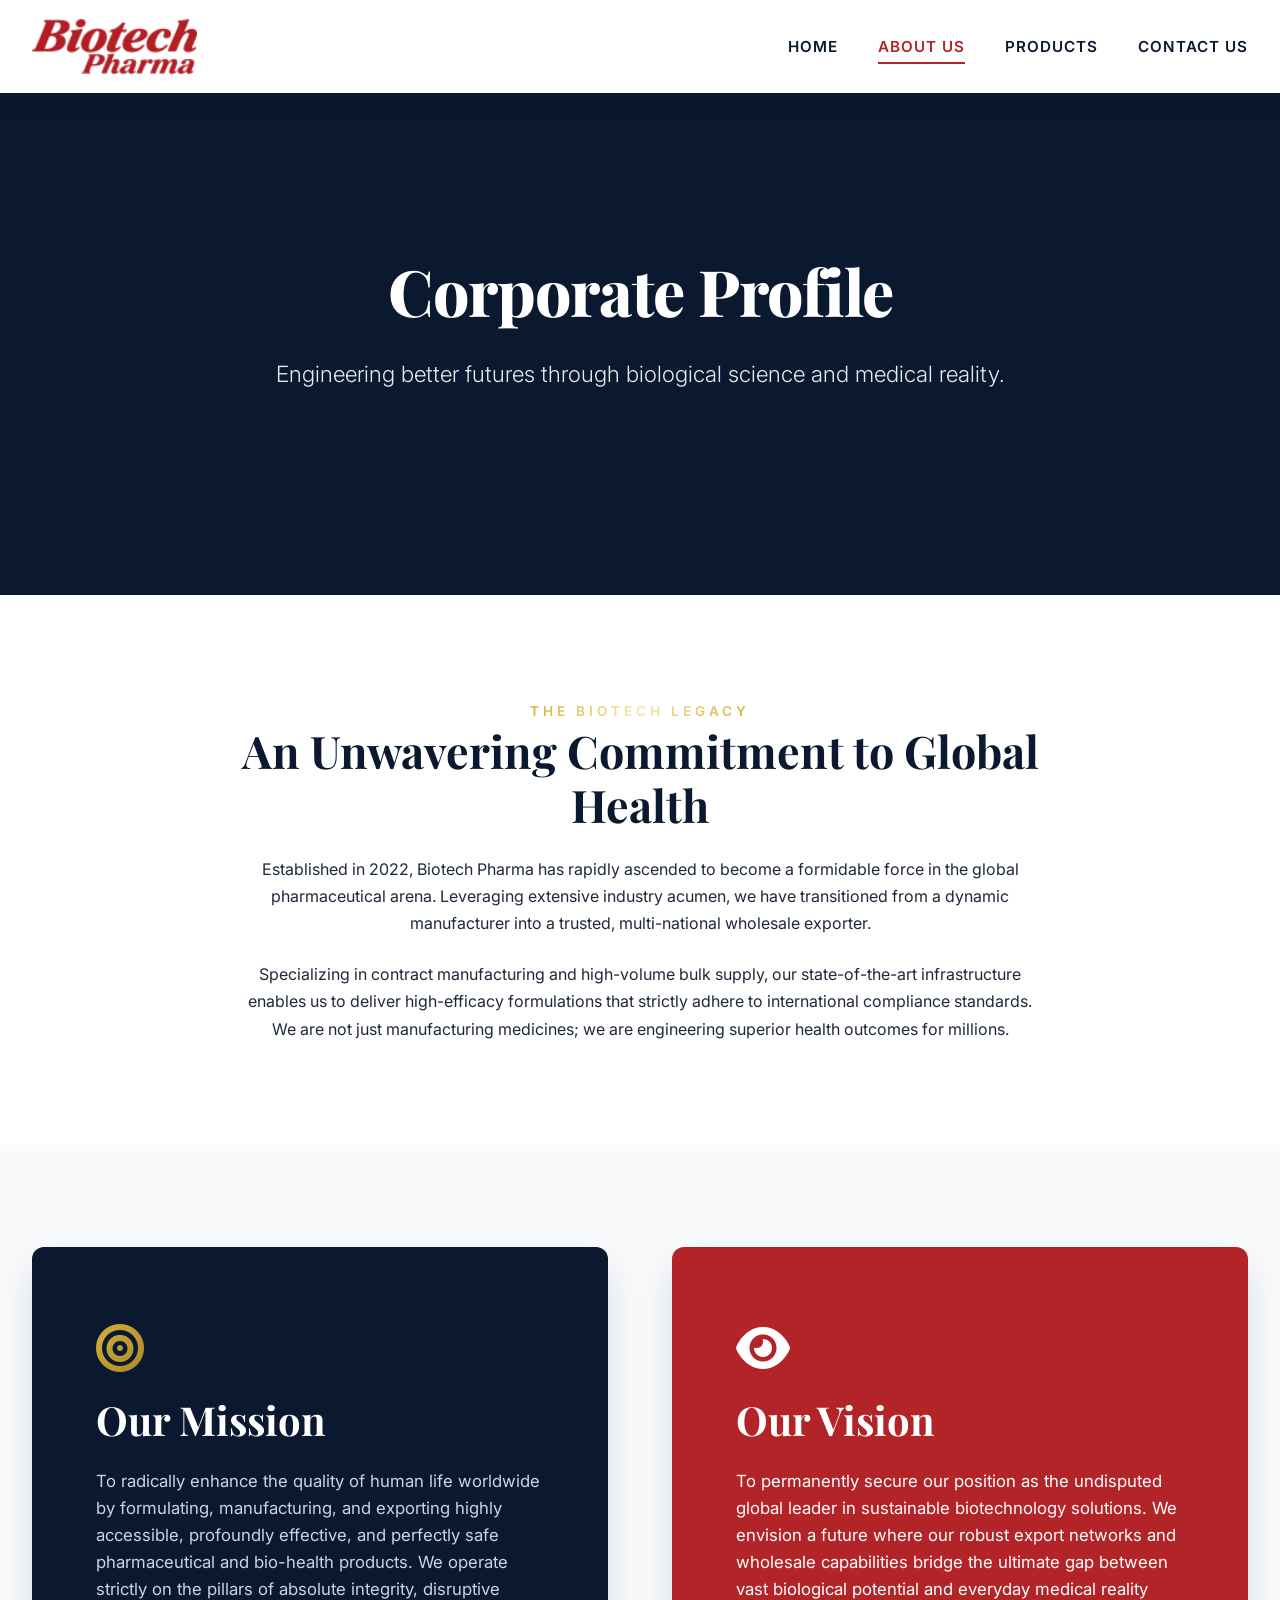
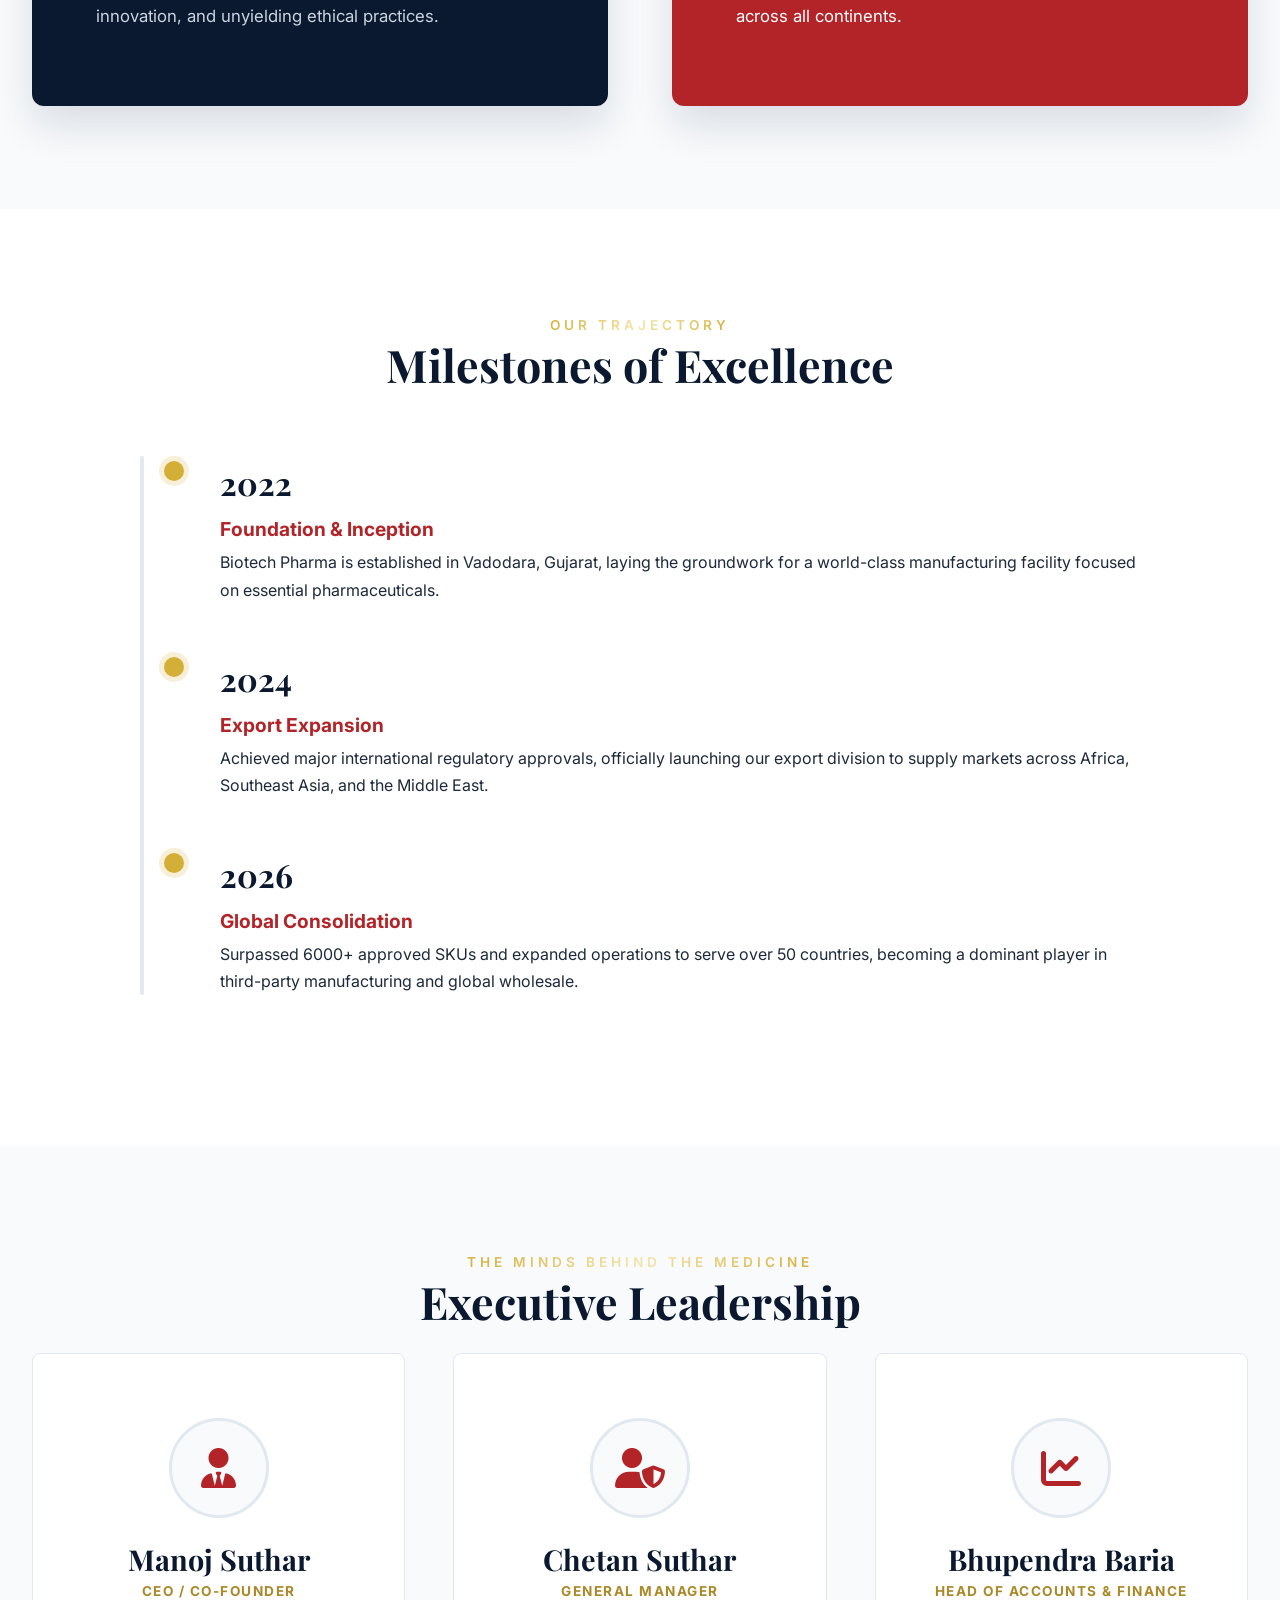
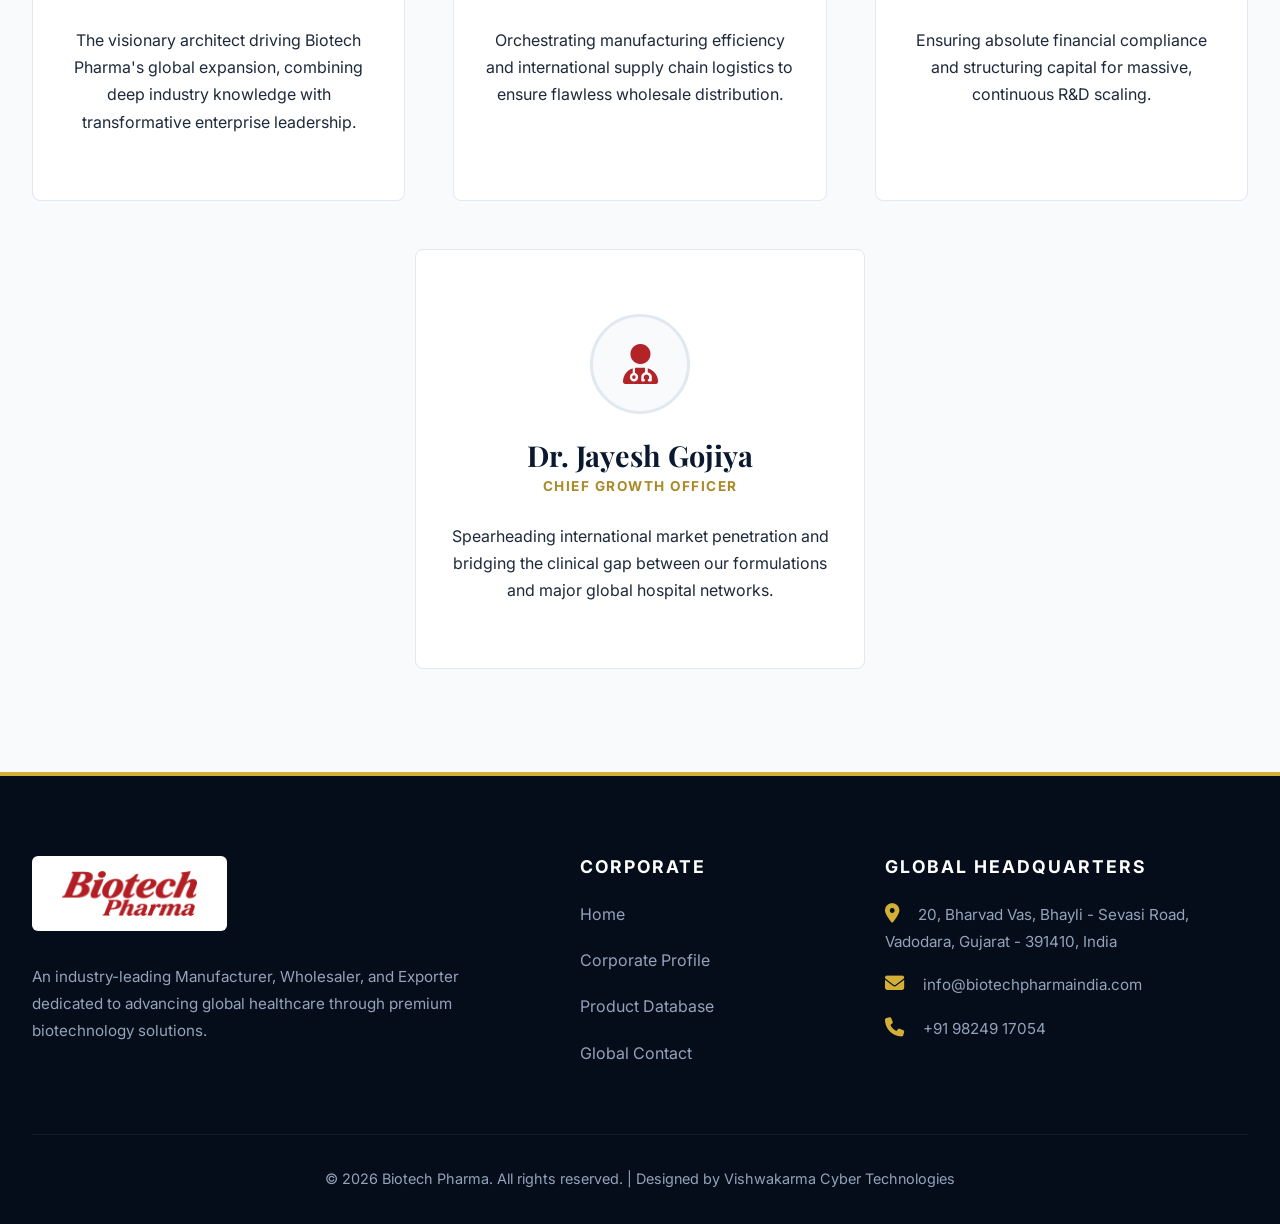
==== about.html @ 739c1b78 "Add files via upload" ====
<!DOCTYPE html>
<html lang="en">
<head>
    <meta charset="UTF-8">
    <meta name="viewport" content="width=device-width, initial-scale=1.0">
    <title>Biotech Pharma | Corporate Profile</title>
    <link rel="stylesheet" href="style.css">
    <link rel="stylesheet" href="https://cdnjs.cloudflare.com/ajax/libs/font-awesome/6.4.0/css/all.min.css">
</head>
<body>
    <header id="navbar">
        <nav>
            <a href="index.html" class="logo">
                <img src="biotech_logo1.png" alt="Biotech Pharma Logo">
            </a>
            <div class="hamburger" id="mobile-menu-btn">
                <i class="fas fa-bars"></i>
            </div>
            <ul class="nav-links" id="nav-links">
                <li><a href="index.html">Home</a></li>
                <li><a href="about.html" class="active">About Us</a></li>
                <li><a href="products.html">Products</a></li>
                <li><a href="contact.html">Contact Us</a></li>
            </ul>
        </nav>
    </header>

    <div class="page-header" style="background-image: linear-gradient(rgba(10, 25, 47, 0.85), rgba(10, 25, 47, 0.85)), url('https://images.unsplash.com/photo-1579154204601-01588f351e67?ixlib=rb-4.0.3&auto=format&fit=crop&w=1920&q=80');">
        <div class="container text-center">
            <h1 class="mega-title">Corporate Profile</h1>
            <p class="lead-text">Engineering better futures through biological science and medical reality.</p>
        </div>
    </div>

    <main>
        <section class="section-padding slide-up container">
            <div class="text-center max-800 mx-auto">
                <h4 class="gradient-gold uppercase-track">The Biotech Legacy</h4>
                <h2 class="section-title">An Unwavering Commitment to Global Health</h2>
                <p class="lead text-dark">Established in 2022, Biotech Pharma has rapidly ascended to become a formidable force in the global pharmaceutical arena. Leveraging extensive industry acumen, we have transitioned from a dynamic manufacturer into a trusted, multi-national wholesale exporter.</p>
                <p class="mt-3">Specializing in contract manufacturing and high-volume bulk supply, our state-of-the-art infrastructure enables us to deliver high-efficacy formulations that strictly adhere to international compliance standards. We are not just manufacturing medicines; we are engineering superior health outcomes for millions.</p>
            </div>
        </section>
        
        <section class="section-padding bg-light slide-up">
            <div class="container grid-2">
                <div class="mission-vision-card dark-bg premium-shadow">
                    <i class="fas fa-bullseye gradient-gold fa-3x mb-3 icon-gradient"></i>
                    <h2 class="text-white mb-3">Our Mission</h2>
                    <p class="text-gray">To radically enhance the quality of human life worldwide by formulating, manufacturing, and exporting highly accessible, profoundly effective, and perfectly safe pharmaceutical and bio-health products. We operate strictly on the pillars of absolute integrity, disruptive innovation, and unyielding ethical practices.</p>
                </div>
                <div class="mission-vision-card red-bg premium-shadow">
                    <i class="fas fa-eye text-white fa-3x mb-3"></i>
                    <h2 class="text-white mb-3">Our Vision</h2>
                    <p class="text-white">To permanently secure our position as the undisputed global leader in sustainable biotechnology solutions. We envision a future where our robust export networks and wholesale capabilities bridge the ultimate gap between vast biological potential and everyday medical reality across all continents.</p>
                </div>
            </div>
        </section>

        <section class="section-padding slide-up container">
            <div class="text-center section-header">
                <h4 class="gradient-gold uppercase-track">Our Trajectory</h4>
                <h2 class="section-title">Milestones of Excellence</h2>
            </div>
            <div class="timeline">
                <div class="timeline-item">
                    <div class="timeline-year">2022</div>
                    <div class="timeline-content">
                        <h3>Foundation & Inception</h3>
                        <p>Biotech Pharma is established in Vadodara, Gujarat, laying the groundwork for a world-class manufacturing facility focused on essential pharmaceuticals.</p>
                    </div>
                </div>
                <div class="timeline-item">
                    <div class="timeline-year">2024</div>
                    <div class="timeline-content">
                        <h3>Export Expansion</h3>
                        <p>Achieved major international regulatory approvals, officially launching our export division to supply markets across Africa, Southeast Asia, and the Middle East.</p>
                    </div>
                </div>
                <div class="timeline-item">
                    <div class="timeline-year">2026</div>
                    <div class="timeline-content">
                        <h3>Global Consolidation</h3>
                        <p>Surpassed 6000+ approved SKUs and expanded operations to serve over 50 countries, becoming a dominant player in third-party manufacturing and global wholesale.</p>
                    </div>
                </div>
            </div>
        </section>

        <section class="section-padding bg-light slide-up">
            <div class="container">
                <div class="text-center section-header">
                    <h4 class="gradient-gold uppercase-track">The Minds Behind The Medicine</h4>
                    <h2 class="section-title">Executive Leadership</h2>
                </div>
                <div class="grid-3 team-grid">
                    <div class="team-card">
                        <div class="team-avatar"><i class="fas fa-user-tie"></i></div>
                        <h3>Manoj Suthar</h3>
                        <p class="role">CEO / Co-Founder</p>
                        <p>The visionary architect driving Biotech Pharma's global expansion, combining deep industry knowledge with transformative enterprise leadership.</p>
                    </div>
                    <div class="team-card">
                        <div class="team-avatar"><i class="fas fa-user-shield"></i></div>
                        <h3>Chetan Suthar</h3>
                        <p class="role">General Manager</p>
                        <p>Orchestrating manufacturing efficiency and international supply chain logistics to ensure flawless wholesale distribution.</p>
                    </div>
                    <div class="team-card">
                        <div class="team-avatar"><i class="fas fa-chart-line"></i></div>
                        <h3>Bhupendra Baria</h3>
                        <p class="role">Head of Accounts & Finance</p>
                        <p>Ensuring absolute financial compliance and structuring capital for massive, continuous R&D scaling.</p>
                    </div>
                    <div class="team-card" style="grid-column: 1 / -1; max-width: 450px; margin: 0 auto;">
                        <div class="team-avatar"><i class="fas fa-user-md"></i></div>
                        <h3>Dr. Jayesh Gojiya</h3>
                        <p class="role">Chief Growth Officer</p>
                        <p>Spearheading international market penetration and bridging the clinical gap between our formulations and major global hospital networks.</p>
                    </div>
                </div>
            </div>
        </section>
    </main>

    <footer class="footer">
        <div class="footer-container">
            <div class="footer-section brand-section">
                <div class="footer-logo-wrapper">
                    <img src="biotech_logo1.png" alt="Biotech Pharma Logo" class="footer-logo-img">
                </div>
                <p>An industry-leading Manufacturer, Wholesaler, and Exporter dedicated to advancing global healthcare through premium biotechnology solutions.</p>
            </div>
            <div class="footer-section links">
                <h4>Corporate</h4>
                <ul>
                    <li><a href="index.html">Home</a></li>
                    <li><a href="about.html">Corporate Profile</a></li>
                    <li><a href="products.html">Product Database</a></li>
                    <li><a href="contact.html">Global Contact</a></li>
                </ul>
            </div>
            <div class="footer-section contact">
                <h4>Global Headquarters</h4>
                <p><i class="fas fa-map-marker-alt"></i> 20, Bharvad Vas, Bhayli - Sevasi Road,<br>Vadodara, Gujarat - 391410, India</p>
                <p><i class="fas fa-envelope"></i> info@biotechpharmaindia.com</p>
                <p><i class="fas fa-phone"></i> +91 98249 17054</p>
            </div>
        </div>
        <div class="footer-bottom">
            <p>© 2026 Biotech Pharma. All rights reserved. | Designed by Vishwakarma Cyber Technologies</p>
        </div>
    </footer>
    <script async src='https://d2mpatx37cqexb.cloudfront.net/delightchat-whatsapp-widget/embeds/embed.min.js'></script>
    <script>
        var wa_btnSetting = {"btnColor":"#16BE45","ctaText":"WhatsApp Us","cornerRadius":40,"marginBottom":20,"marginLeft":20,"marginRight":20,"btnPosition":"right","whatsAppNumber":"919824917054","welcomeMessage":"Welcome To Biotech Pharma,\nHow can we assist with your wholesale or export inquiry?","zIndex":999999,"btnColorScheme":"dark"};
        window.onload = () => { _waEmbed(wa_btnSetting); };
    </script>
    <script src="script.js"></script>
</body>
</html>
---- style.css ----
@import url('https://fonts.googleapis.com/css2?family=Inter:wght@300;400;500;600;700&family=Playfair+Display:ital,wght@0,600;0,700;0,800;1,600&display=swap');

:root {
    /* Ultra-Premium Corporate Palette */
    --primary-red: #B32428;
    --primary-red-hover: #8e1c1f;
    --deep-navy: #0A192F;
    --navy-light: #112240;
    --premium-gold: #D4AF37;
    --premium-gold-dark: #aa8929;
    --text-dark: #1e293b;
    --text-light: #64748b;
    --bg-white: #FFFFFF;
    --bg-gray: #f8fafc;
    --border-color: #e2e8f0;
    --transition-speed: 0.4s;
    --shadow-soft: 0 10px 30px rgba(0,0,0,0.04);
    --shadow-strong: 0 20px 40px rgba(10, 25, 47, 0.12);
}

* { margin: 0; padding: 0; box-sizing: border-box; font-family: 'Inter', sans-serif; }

body { background-color: var(--bg-white); color: var(--text-dark); line-height: 1.7; display: flex; flex-direction: column; min-height: 100vh; overflow-x: hidden; }

/* --- LUXURY TYPOGRAPHY --- */
h1, h2, h3, h4, .serif { font-family: 'Playfair Display', serif; color: var(--deep-navy); line-height: 1.2; }
.mega-title { font-size: clamp(2.5rem, 5vw, 5.5rem); font-weight: 800; letter-spacing: -1px; margin-bottom: 1.5rem; }
.section-title { font-size: clamp(2rem, 3.5vw, 3rem); font-weight: 700; margin-bottom: 1.5rem; }
.sub-title { font-family: 'Inter', sans-serif; font-size: clamp(0.9rem, 2vw, 1.2rem); font-weight: 600; letter-spacing: 3px; text-transform: uppercase; margin-bottom: 1rem; }
.lead-text { font-size: clamp(1.1rem, 2vw, 1.4rem); font-weight: 300; opacity: 0.9; margin-bottom: 2.5rem; max-width: 800px; margin-left: auto; margin-right: auto; line-height: 1.8; }
.uppercase-track { font-family: 'Inter', sans-serif; text-transform: uppercase; letter-spacing: 4px; font-size: clamp(0.7rem, 1.5vw, 0.85rem); font-weight: 600; }

.gradient-gold { background: linear-gradient(135deg, #D4AF37 0%, #F3E5AB 50%, #D4AF37 100%); -webkit-background-clip: text; -webkit-text-fill-color: transparent; display: inline-block; }
.icon-gradient { background: linear-gradient(135deg, #D4AF37 0%, #aa8929 100%); -webkit-background-clip: text; -webkit-text-fill-color: transparent; }

/* Helpers */
.text-center { text-align: center; } .text-left { text-align: left; }
.text-white { color: #ffffff !important; } .text-gray { color: #cbd5e1 !important; }
.text-sm { font-size: 0.95rem; color: var(--text-light); }
.mb-1 { margin-bottom: 0.5rem; } .mb-2 { margin-bottom: 1rem; } .mb-3 { margin-bottom: 1.5rem; } .mb-4 { margin-bottom: 2rem; } .mb-5 { margin-bottom: 3rem; }
.mt-3 { margin-top: 1.5rem; } .mt-5 { margin-top: 3rem; }
.w-100 { width: 100%; } .mx-auto { margin-left: auto; margin-right: auto; } .max-800 { max-width: 800px; }

/* --- SUPER RESPONSIVE NAVIGATION --- */
header { background-color: rgba(255, 255, 255, 0.95); backdrop-filter: blur(15px); box-shadow: var(--shadow-soft); position: sticky; top: 0; z-index: 1000; transition: all var(--transition-speed); }
header.scrolled { padding: 0.5rem 0; box-shadow: var(--shadow-strong); }
nav { max-width: 1400px; margin: 0 auto; padding: 1.2rem 2rem; display: flex; justify-content: space-between; align-items: center; }
.logo img { height: clamp(40px, 5vw, 55px); width: auto; display: block; transition: height var(--transition-speed); }
header.scrolled .logo img { height: 45px; }

.hamburger { display: none; font-size: 1.8rem; color: var(--deep-navy); cursor: pointer; z-index: 1001; }

.nav-links { list-style: none; display: flex; gap: 2.5rem; }
.nav-links li a { text-decoration: none; color: var(--deep-navy); font-family: 'Inter', sans-serif; font-weight: 600; font-size: 0.95rem; text-transform: uppercase; letter-spacing: 1px; transition: color var(--transition-speed); position: relative; padding: 0.5rem 0; }
.nav-links li a::after { content: ''; position: absolute; width: 0; height: 2px; bottom: 0; left: 0; background-color: var(--primary-red); transition: width var(--transition-speed); }
.nav-links li a:hover::after, .nav-links li a.active::after { width: 100%; }
.nav-links li a:hover, .nav-links li a.active { color: var(--primary-red); }

@media (max-width: 992px) {
    .hamburger { display: block; }
    .nav-links { position: fixed; top: 0; right: -100%; width: 100%; max-width: 400px; height: 100vh; background-color: rgba(10, 25, 47, 0.98); backdrop-filter: blur(20px); flex-direction: column; justify-content: center; align-items: center; gap: 3rem; transition: right 0.5s cubic-bezier(0.77, 0, 0.175, 1); z-index: 1000; box-shadow: -10px 0 30px rgba(0,0,0,0.5); }
    .nav-links.active-menu { right: 0; }
    .nav-links li a { color: white; font-size: 1.5rem; }
    .hamburger.active-menu i::before { content: "\f00d"; color: white; }
}

/* --- LAYOUTS --- */
.container { max-width: 1300px; margin: 0 auto; padding: 0 2rem; }
.section-padding { padding: clamp(4rem, 8vw, 8rem) 0; }
.grid-2 { display: grid; grid-template-columns: 1fr 1fr; gap: clamp(2rem, 5vw, 4rem); }
.grid-3 { display: grid; grid-template-columns: repeat(auto-fit, minmax(320px, 1fr)); gap: 2.5rem; }
.bg-light { background-color: var(--bg-gray); } .bg-white { background-color: var(--bg-white); }
.dark-bg { background-color: var(--deep-navy); color: white; } .red-bg { background-color: var(--primary-red); color: white; }

/* --- BUTTONS --- */
.btn { display: inline-block; padding: 1.2rem 2.5rem; border-radius: 4px; text-decoration: none; font-family: 'Inter', sans-serif; font-weight: 600; letter-spacing: 1px; text-transform: uppercase; font-size: 0.95rem; border: 2px solid transparent; cursor: pointer; transition: all var(--transition-speed); text-align: center; }
.btn-primary { background-color: var(--primary-red); color: white; }
.btn-primary:hover { background-color: var(--primary-red-hover); transform: translateY(-3px); box-shadow: 0 15px 25px rgba(179, 36, 40, 0.3); }
.btn-outline { background-color: rgba(255,255,255,0.1); border-color: white; color: white; backdrop-filter: blur(5px); }
.btn-outline:hover { background-color: white; color: var(--deep-navy); transform: translateY(-3px); }
.btn-outline-white { background-color: transparent; border-color: var(--bg-white); color: var(--bg-white); }
.btn-outline-white:hover { background-color: var(--bg-white); color: var(--primary-red); }

/* --- HERO & PARALLAX --- */
.hero, .page-header { position: relative; background-attachment: fixed; background-size: cover; background-position: center; background-repeat: no-repeat; color: white; display: flex; align-items: center; justify-content: center; }

/* LIVE IMAGES RESTORED HERE */
.hero { height: 100vh; min-height: 600px; background-image: linear-gradient(135deg, rgba(10, 25, 47, 0.9) 0%, rgba(10, 25, 47, 0.6) 100%), url('https://images.unsplash.com/photo-1532187863486-abf9dbad1b69?ixlib=rb-4.0.3&auto=format&fit=crop&w=1920&q=80'); }
.page-header { background-color: var(--deep-navy); padding: 10rem 2rem; min-height: 450px; background-image: linear-gradient(rgba(10, 25, 47, 0.85), rgba(10, 25, 47, 0.85)), url('https://images.unsplash.com/photo-1587854692152-cbe668df9731?ixlib=rb-4.0.3&auto=format&fit=crop&w=1920&q=80'); }

.hero h1, .page-header h1 { color: white; }
.hero-buttons { display: flex; gap: 1.5rem; justify-content: center; margin-top: 2rem; flex-wrap: wrap; }

/* --- CERTIFICATIONS BAND --- */
.certifications-band { background-color: var(--deep-navy); padding: 2rem 0; border-bottom: 2px solid var(--premium-gold); }
.cert-grid { display: flex; justify-content: center; align-items: center; flex-wrap: wrap; gap: 3rem; text-align: center; }
.cert-item { color: white; font-family: 'Inter', sans-serif; font-weight: 600; font-size: clamp(0.9rem, 1.5vw, 1.1rem); display: flex; align-items: center; gap: 10px; }
.cert-item i { color: var(--premium-gold); font-size: 1.5rem; }

/* --- CARDS & FEATURES --- */
.premium-shadow { box-shadow: var(--shadow-strong); }
.premium-card { background: var(--bg-white); padding: clamp(2rem, 5vw, 4rem) clamp(1.5rem, 4vw, 3rem); border-radius: 8px; box-shadow: var(--shadow-soft); transition: transform var(--transition-speed), box-shadow var(--transition-speed); position: relative; overflow: hidden; z-index: 1; }
.premium-card::before { content: ''; position: absolute; top: 0; left: 0; width: 100%; height: 4px; background: linear-gradient(to right, var(--primary-red), var(--premium-gold)); transform: scaleX(0); transform-origin: left; transition: transform 0.6s cubic-bezier(0.19, 1, 0.22, 1); z-index: -1; }
.premium-card:hover::before { transform: scaleX(1); }
.premium-card:hover { transform: translateY(-10px); box-shadow: var(--shadow-strong); }
.card-icon { font-size: 3.5rem; color: var(--premium-gold); margin-bottom: 1.5rem; display: inline-block;}
.premium-card h3 { margin-bottom: 1rem; font-size: clamp(1.5rem, 3vw, 1.8rem); }

.mission-vision-card { padding: clamp(2.5rem, 6vw, 5rem) clamp(1.5rem, 5vw, 4rem); border-radius: 12px; }
.mission-vision-card h2 { font-size: clamp(1.8rem, 4vw, 2.5rem); }
.mission-vision-card p { font-size: clamp(0.95rem, 2vw, 1.05rem); line-height: 1.6; }

/* --- TIMELINE --- */
.timeline { position: relative; max-width: 1000px; margin: 4rem auto 0; padding-left: 2rem; }
.timeline::before { content: ''; position: absolute; left: 0; top: 0; width: 4px; height: 100%; background: var(--border-color); border-radius: 2px; }
.timeline-item { position: relative; margin-bottom: 3rem; padding-left: 3rem; }
.timeline-item::before { content: ''; position: absolute; left: -8px; top: 5px; width: 20px; height: 20px; background: var(--premium-gold); border-radius: 50%; box-shadow: 0 0 0 5px rgba(212, 175, 55, 0.2); }
.timeline-year { font-family: 'Playfair Display', serif; font-size: 2rem; font-weight: 700; color: var(--deep-navy); margin-bottom: 0.5rem; }
.timeline-content h3 { font-family: 'Inter', sans-serif; font-size: 1.2rem; color: var(--primary-red); margin-bottom: 0.5rem; }

/* --- STATS SECTION --- */
/* LIVE IMAGE RESTORED HERE */
.stats-section { background: linear-gradient(135deg, rgba(10, 25, 47, 0.95), rgba(17, 34, 64, 0.95)), url('https://images.unsplash.com/photo-1581091226825-a6a2a5aee158?ixlib=rb-4.0.3&auto=format&fit=crop&w=1920&q=80') center/cover fixed; color: white; border-top: 4px solid var(--primary-red); border-bottom: 4px solid var(--primary-red); }
.stats-grid { display: flex; justify-content: space-around; flex-wrap: wrap; text-align: center; gap: 3rem; }
.stat-item h2 { font-size: clamp(3rem, 6vw, 5rem); color: var(--premium-gold); margin-bottom: 0.5rem; font-weight: 800; display: inline-block;}
.stat-item p { font-family: 'Inter', sans-serif; font-size: 1.1rem; font-weight: 600; text-transform: uppercase; letter-spacing: 2px; }

/* --- SPLIT LAYOUT --- */
.split-layout { display: grid; grid-template-columns: 1fr 1fr; gap: 4rem; align-items: center; }
.feature-list { list-style: none; margin-top: 2rem; }
.feature-list li { margin-bottom: 1.2rem; font-family: 'Inter', sans-serif; font-size: 1.1rem; font-weight: 500; color: var(--deep-navy); display: flex; align-items: center; }
.feature-list i { color: var(--primary-red); font-size: 1.3rem; margin-right: 1rem; }

/* LIVE IMAGE RESTORED HERE */
.image-placeholder { height: 600px; background: url('https://images.unsplash.com/photo-1579684385127-1ef15d508118?ixlib=rb-4.0.3&auto=format&fit=crop&w=800&q=80') center/cover; border-radius: 12px; position: relative; box-shadow: var(--shadow-strong); }
.glass-overlay { position: absolute; bottom: 30px; left: -30px; right: 30px; background: rgba(255, 255, 255, 0.95); backdrop-filter: blur(15px); padding: 2.5rem; border-radius: 8px; border-left: 6px solid var(--primary-red); box-shadow: var(--shadow-strong); }
.glass-overlay h3 { font-size: clamp(1.5rem, 3vw, 1.8rem); margin: 0;}

/* --- MULTI-ROW MARQUEE --- */
.associates-section { background: var(--bg-white); border-top: 1px solid var(--border-color); overflow: hidden; padding: 4rem 0; }
.marquee-container { position: relative; width: 100%; display: flex; flex-direction: column; gap: clamp(0.8rem, 2vw, 1.5rem); padding: 1rem 0;}
.marquee-container::before, .marquee-container::after { position: absolute; top: 0; width: 80px; height: 100%; content: ""; z-index: 2; pointer-events: none;}
.marquee-container::before { left: 0; background: linear-gradient(to right, var(--bg-white) 0%, transparent 100%); }
.marquee-container::after { right: 0; background: linear-gradient(to left, var(--bg-white) 0%, transparent 100%); }
.marquee-row { display: flex; width: max-content; }
.track { display: flex; gap: 0; white-space: nowrap; }
.marquee-row.move-left .track { animation: scrollLeft 40s linear infinite; }
.marquee-row.move-right .track { animation: scrollRight 40s linear infinite; }
.marquee-row span { font-family: 'Inter', sans-serif; font-size: clamp(0.75rem, 1.5vw, 1.1rem); font-weight: 800; color: #94a3b8; padding: 0 clamp(1rem, 2vw, 3rem); text-transform: uppercase; letter-spacing: 1.5px; display: inline-block; }
@keyframes scrollLeft { 0% { transform: translateX(0); } 100% { transform: translateX(-50%); } }
@keyframes scrollRight { 0% { transform: translateX(-50%); } 100% { transform: translateX(0); } }

/* --- TEAM GRID --- */
.team-grid { display: grid; grid-template-columns: repeat(auto-fit, minmax(280px, 1fr)); gap: 3rem; }
.team-card { background: var(--bg-white); padding: 4rem 2rem; border-radius: 8px; border: 1px solid var(--border-color); text-align: center; transition: transform var(--transition-speed); }
.team-card:hover { transform: translateY(-10px); box-shadow: var(--shadow-strong); border-color: transparent; }
.team-avatar { width: 100px; height: 100px; background: var(--bg-gray); border-radius: 50%; display: flex; align-items: center; justify-content: center; margin: 0 auto 1.5rem auto; font-size: 2.5rem; color: var(--primary-red); border: 3px solid var(--border-color); }
.team-card h3 { color: var(--deep-navy); margin-bottom: 0.2rem; font-size: 1.8rem;}
.team-card .role { font-family: 'Inter', sans-serif; color: var(--premium-gold-dark); font-weight: 700; margin-bottom: 1.5rem; text-transform: uppercase; font-size: 0.85rem; letter-spacing: 1.5px;}

/* --- PRODUCTS PORTAL --- */
.wholesale-banner { background: linear-gradient(135deg, var(--deep-navy), var(--navy-light)); color: white; padding: clamp(2rem, 4vw, 3rem) clamp(2rem, 5vw, 4rem); border-radius: 12px; display: flex; justify-content: space-between; align-items: center; border-left: 6px solid var(--premium-gold); }
.wholesale-banner h3 { color: white; font-family: 'Inter', sans-serif; margin-bottom: 0.5rem; text-transform: uppercase; letter-spacing: 1px; font-size: clamp(1.1rem, 2vw, 1.5rem);}
.wholesale-banner p { font-family: 'Inter', sans-serif; font-size: clamp(0.95rem, 1.5vw, 1.1rem); opacity: 0.9; margin: 0; }
.products-layout { display: grid; grid-template-columns: 280px 1fr; gap: 3rem; align-items: start;}
.products-sidebar { background: var(--bg-white); padding: 2rem; border-radius: 12px; border: 1px solid var(--border-color); align-self: start; position: sticky; top: 120px; }
.products-sidebar h3 { font-family: 'Inter', sans-serif; margin-bottom: 1.5rem; color: var(--deep-navy); padding-bottom: 1rem; border-bottom: 2px solid var(--border-color); text-transform: uppercase; letter-spacing: 1px; font-size: 1.1rem;}
.cat-list { list-style: none; }
.cat-list li { margin-bottom: 0.5rem; }
.cat-list a { text-decoration: none; color: var(--text-light); font-weight: 500; font-family: 'Inter', sans-serif; display: flex; align-items: center; gap: 10px; padding: 1rem; border-radius: 6px; transition: all 0.2s; }
.cat-list a:hover, .cat-list a.active { background-color: var(--deep-navy); color: white; transform: translateX(5px); }
.cat-list a i { color: var(--premium-gold); width: 20px;}
.search-bar { position: relative; margin-bottom: 2.5rem; width: 100%;}
.search-icon { position: absolute; left: 1.5rem; top: 50%; transform: translateY(-50%); color: var(--text-light); font-size: 1.2rem;}
.search-bar input { width: 100%; padding: 1.2rem 1.2rem 1.2rem 4rem; border: 2px solid var(--border-color); box-shadow: var(--shadow-soft); border-radius: 12px; font-size: 1rem; font-family: 'Inter', sans-serif; transition: border-color 0.3s; }
.search-bar input:focus { outline: none; border-color: var(--primary-red); }

/* GLOBAL TABLE STYLES */
.products-content { width: 100%; overflow: hidden; }
.table-responsive { width: 100%; overflow-x: auto; border-radius: 12px; border: 1px solid var(--border-color); background: var(--bg-white); box-shadow: var(--shadow-strong); }
.products-table { width: 100%; border-collapse: collapse; min-width: 800px; }
.products-table th, .products-table td { padding: 1.5rem 2rem; text-align: left; border-bottom: 1px solid var(--border-color); font-family: 'Inter', sans-serif;}
.products-table th { background-color: var(--deep-navy); color: white; font-weight: 600; text-transform: uppercase; letter-spacing: 1px; font-size: 0.95rem; }
.products-table tr:last-child td { border-bottom: none; }
.products-table tr:nth-child(even) { background-color: #f8fafc; }
.products-table tr:hover { background-color: #f1f5f9; }

/* --- CONTACT PAGE --- */
.contact-grid { display: grid; grid-template-columns: 1fr 1.5fr; gap: clamp(2rem, 4vw, 4rem); }
.contact-info { padding: clamp(2.5rem, 5vw, 4rem); border-radius: 12px; }
.contact-info h2 { font-size: clamp(2rem, 4vw, 3rem); }
.contact-detail-row { display: flex; gap: 1.5rem; margin-bottom: 2.5rem; }
.contact-detail-row i { font-size: 1.8rem; color: var(--premium-gold); margin-top: 5px; }
.contact-detail-row p { font-family: 'Inter', sans-serif; font-size: 1.1rem; }
.hover-gold:hover { color: var(--premium-gold) !important; }

.form-card { background: var(--bg-white); padding: clamp(2.5rem, 5vw, 4rem); border-radius: 12px; border: 1px solid var(--border-color); }
.form-card h3 { font-size: clamp(1.8rem, 4vw, 2.5rem); }
.input-group { margin-bottom: 1.5rem; }
.input-group input, .input-group textarea, .input-group select { width: 100%; padding: 1.2rem 1.5rem; border: 1px solid var(--border-color); font-family: 'Inter', sans-serif; border-radius: 6px; font-size: 1rem; background-color: var(--bg-gray); transition: all 0.3s; }
.input-group input:focus, .input-group textarea:focus, .input-group select:focus { outline: none; border-color: var(--deep-navy); background-color: var(--bg-white); box-shadow: 0 0 0 4px rgba(10, 25, 47, 0.1); }
.input-group textarea { resize: vertical; min-height: 200px; }
.map-container { border-radius: 12px; overflow: hidden; }

/* --- PREMIUM FOOTER --- */
.footer { background-color: #050d1a; color: #94a3b8; padding: 5rem 2rem 2rem 2rem; margin-top: auto; border-top: 4px solid var(--premium-gold);}
.footer-container { max-width: 1400px; margin: 0 auto; display: grid; grid-template-columns: 2fr 1fr 1.5fr; gap: 4rem; margin-bottom: 3rem; }
.footer-section h4 { font-family: 'Inter', sans-serif; color: white; margin-bottom: 1.5rem; font-size: 1.1rem; letter-spacing: 2px; text-transform: uppercase; }
.footer-section p { font-family: 'Inter', sans-serif; font-size: 0.95rem; line-height: 1.8; margin-bottom: 1rem; }
.footer-section a { font-family: 'Inter', sans-serif; color: #94a3b8; text-decoration: none; transition: color 0.3s; }
.footer-section a:hover { color: var(--premium-gold); }
.footer-logo-wrapper { background: white; padding: 15px 30px; border-radius: 6px; display: inline-block; margin-bottom: 1.5rem; }
.footer-logo-img { height: 45px; width: auto; display: block; }
.footer-section ul { list-style: none; }
.footer-section ul li { margin-bottom: 1.2rem; }
.contact i { margin-right: 15px; color: var(--premium-gold); font-size: 1.2rem; }
.footer-bottom { text-align: center; padding-top: 2rem; border-top: 1px solid rgba(255,255,255,0.05); font-family: 'Inter', sans-serif; font-size: 0.9rem; }

/* --- ANIMATIONS --- */
.slide-up { opacity: 0; transform: translateY(40px); transition: opacity 0.8s cubic-bezier(0.16, 1, 0.3, 1), transform 0.8s cubic-bezier(0.16, 1, 0.3, 1); }
.slide-up.visible { opacity: 1; transform: translateY(0); }

/* =========================================================================
   RESPONSIVE GRID STACKING & MOBILE FIXES
   ========================================================================= */

@media (max-width: 1100px) {
    .split-layout, .grid-2 { grid-template-columns: 1fr !important; gap: 3rem; } 
    .image-placeholder { height: 400px; margin-top: 2rem;}
    .glass-overlay { left: 20px; bottom: 20px; }
}

@media (max-width: 992px) {
    .hero, .page-header, .stats-section { background-attachment: scroll !important; }
    .grid-3, .contact-grid, .footer-container, .products-layout { 
        grid-template-columns: 1fr !important; 
        gap: 2rem !important; 
    }
    .products-sidebar { position: static; margin-bottom: 1rem; }
    .hero { padding: 8rem 2rem; height: auto; min-height: 500px;}
    .wholesale-banner { flex-direction: column; text-align: center; gap: 1.5rem; }
    .cert-grid { gap: 1.5rem; }
}

@media (max-width: 768px) {
    .section-padding { padding: 4rem 0; }
    .mission-vision-card { padding: 2.5rem 1.5rem !important; border-radius: 8px;}
    .mission-vision-card h2 { font-size: 2rem !important; margin-bottom: 1rem; }
    .premium-card, .form-card, .contact-info { padding: 2rem 1.5rem !important; }
    .contact-info h2 { font-size: 2.2rem; }
    .timeline::before { left: 20px; }
    .timeline { padding-left: 0; }
    .timeline-item { padding-left: 50px; }
    .timeline-item::before { left: 12px; }
    .hero-buttons { flex-direction: column; width: 100%; }
    .hero-buttons .btn { width: 100%; }

    /* MOBILE TABLE SWIPE FIX */
    .table-responsive { display: block !important; -webkit-overflow-scrolling: touch; }
    .products-table { min-width: 650px !important; } 
    .products-table th, .products-table td { padding: 1rem 1.2rem; }
}
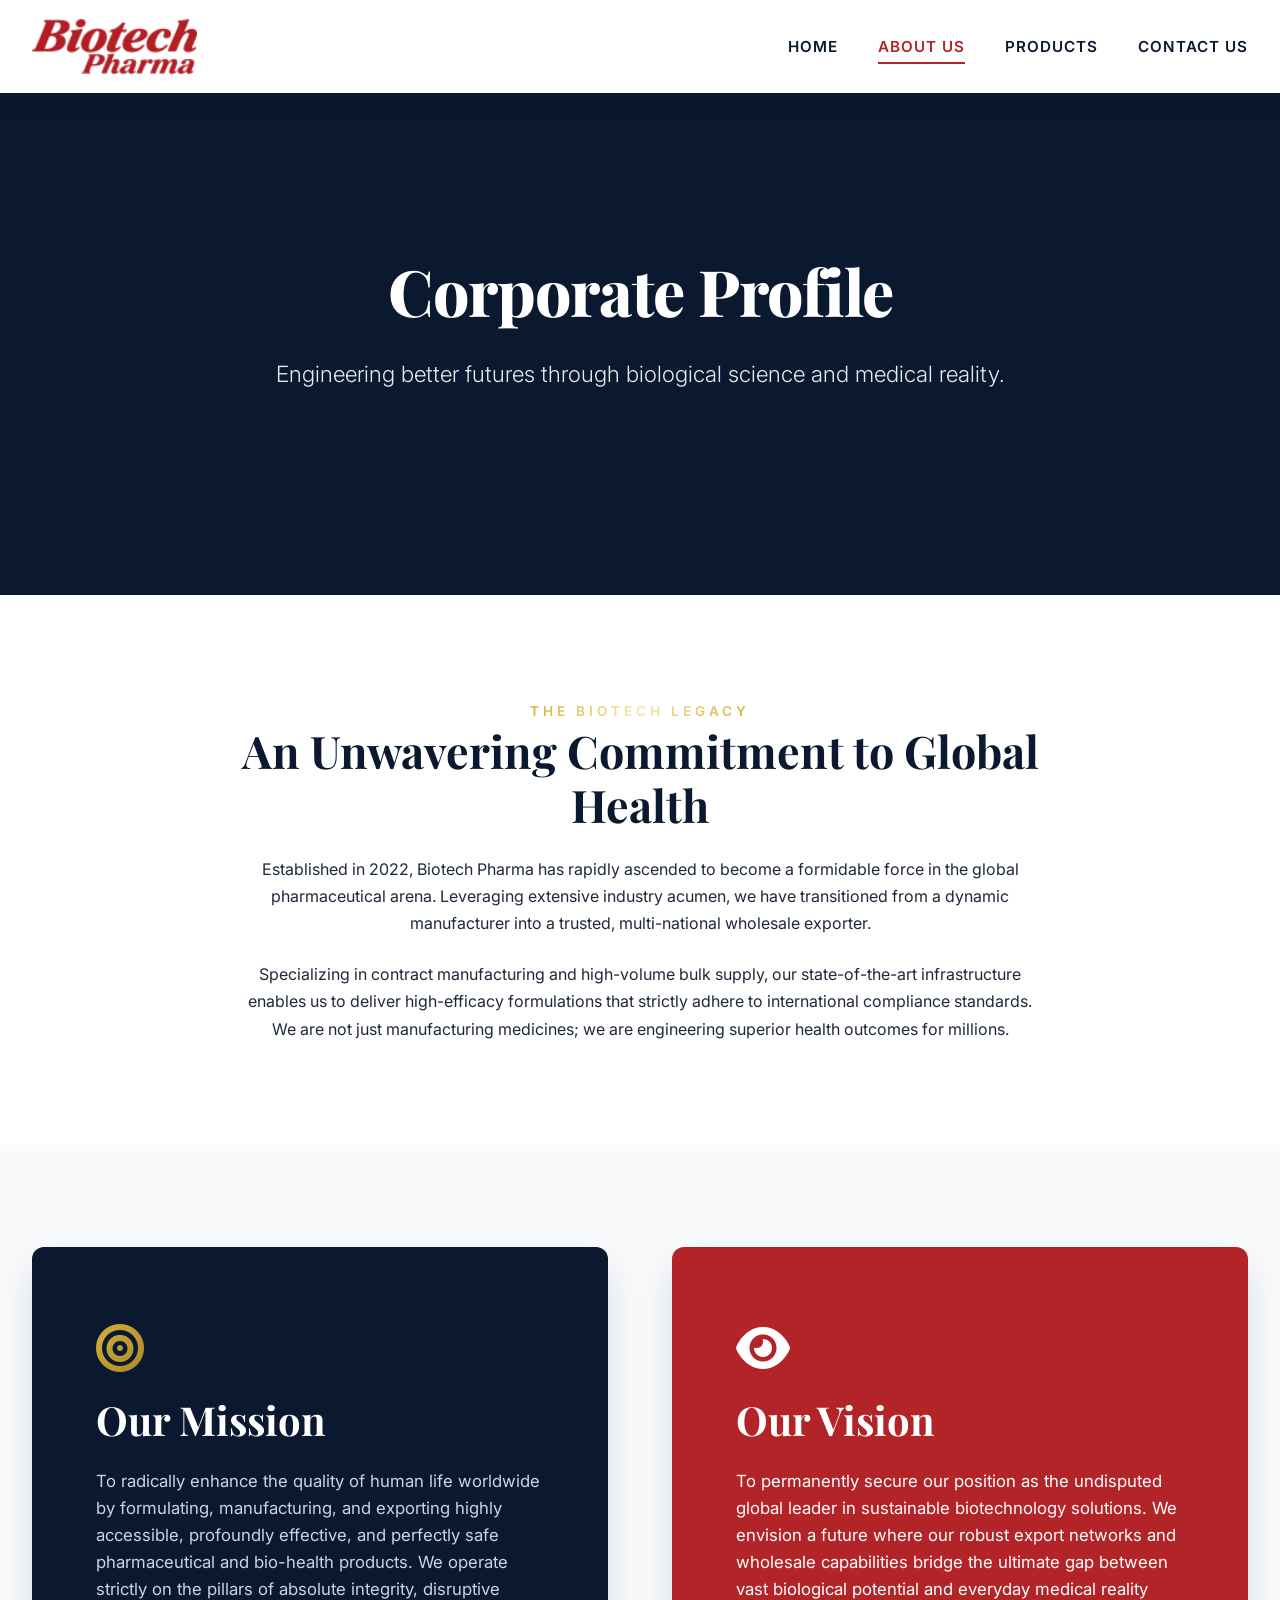
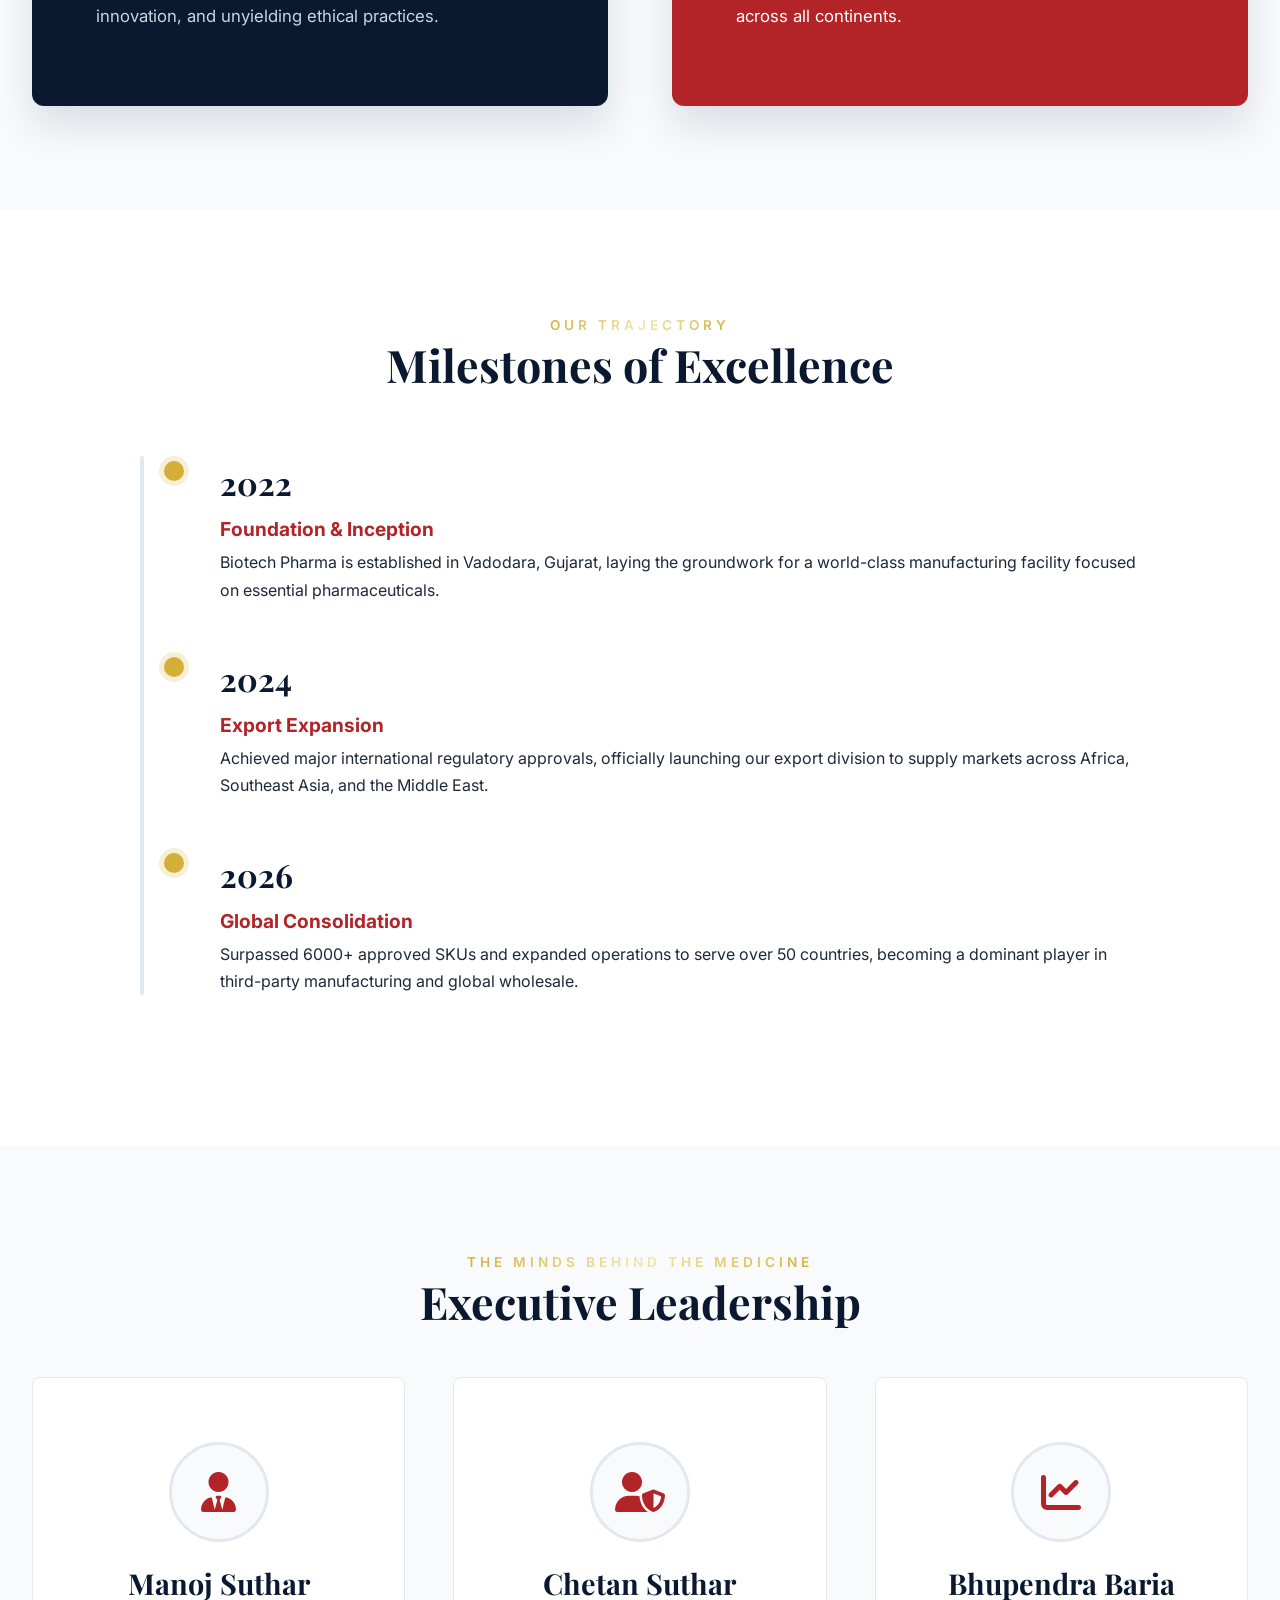
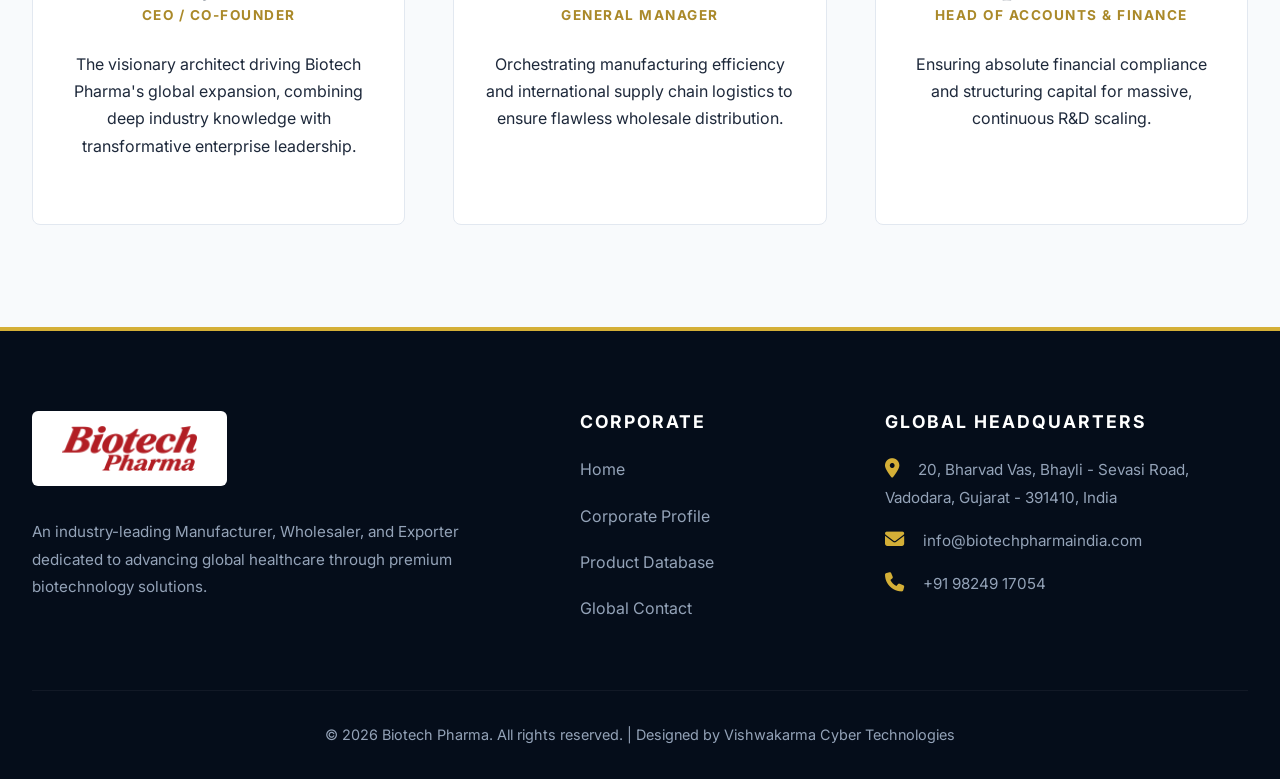
==== commit 02f154c0: "Update about.html" ====
--- a/about.html
+++ b/about.html
@@ -89,7 +89,7 @@
 
         <section class="section-padding bg-light slide-up">
             <div class="container">
-                <div class="text-center section-header">
+                <div class="text-center section-header mb-5">
                     <h4 class="gradient-gold uppercase-track">The Minds Behind The Medicine</h4>
                     <h2 class="section-title">Executive Leadership</h2>
                 </div>
@@ -111,12 +111,6 @@
                         <h3>Bhupendra Baria</h3>
                         <p class="role">Head of Accounts & Finance</p>
                         <p>Ensuring absolute financial compliance and structuring capital for massive, continuous R&D scaling.</p>
-                    </div>
-                    <div class="team-card" style="grid-column: 1 / -1; max-width: 450px; margin: 0 auto;">
-                        <div class="team-avatar"><i class="fas fa-user-md"></i></div>
-                        <h3>Dr. Jayesh Gojiya</h3>
-                        <p class="role">Chief Growth Officer</p>
-                        <p>Spearheading international market penetration and bridging the clinical gap between our formulations and major global hospital networks.</p>
                     </div>
                 </div>
             </div>
--- a/style.css
+++ b/style.css
@@ -42,7 +42,7 @@
 .w-100 { width: 100%; } .mx-auto { margin-left: auto; margin-right: auto; } .max-800 { max-width: 800px; }
 
 /* --- SUPER RESPONSIVE NAVIGATION --- */
-header { background-color: rgba(255, 255, 255, 0.95); backdrop-filter: blur(15px); box-shadow: var(--shadow-soft); position: sticky; top: 0; z-index: 1000; transition: all var(--transition-speed); }
+header { background-color: var(--bg-white); box-shadow: var(--shadow-soft); position: sticky; top: 0; z-index: 1000; transition: all var(--transition-speed); }
 header.scrolled { padding: 0.5rem 0; box-shadow: var(--shadow-strong); }
 nav { max-width: 1400px; margin: 0 auto; padding: 1.2rem 2rem; display: flex; justify-content: space-between; align-items: center; }
 .logo img { height: clamp(40px, 5vw, 55px); width: auto; display: block; transition: height var(--transition-speed); }
@@ -56,27 +56,27 @@
 .nav-links li a:hover::after, .nav-links li a.active::after { width: 100%; }
 .nav-links li a:hover, .nav-links li a.active { color: var(--primary-red); }
 
-@media (max-width: 992px) {
-    .hamburger { display: block; }
-    .nav-links { position: fixed; top: 0; right: -100%; width: 100%; max-width: 400px; height: 100vh; background-color: rgba(10, 25, 47, 0.98); backdrop-filter: blur(20px); flex-direction: column; justify-content: center; align-items: center; gap: 3rem; transition: right 0.5s cubic-bezier(0.77, 0, 0.175, 1); z-index: 1000; box-shadow: -10px 0 30px rgba(0,0,0,0.5); }
-    .nav-links.active-menu { right: 0; }
-    .nav-links li a { color: white; font-size: 1.5rem; }
-    .hamburger.active-menu i::before { content: "\f00d"; color: white; }
-}
-
-/* --- LAYOUTS --- */
+/* --- LAYOUTS & BACKGROUNDS --- */
 .container { max-width: 1300px; margin: 0 auto; padding: 0 2rem; }
 .section-padding { padding: clamp(4rem, 8vw, 8rem) 0; }
 .grid-2 { display: grid; grid-template-columns: 1fr 1fr; gap: clamp(2rem, 5vw, 4rem); }
 .grid-3 { display: grid; grid-template-columns: repeat(auto-fit, minmax(320px, 1fr)); gap: 2.5rem; }
-.bg-light { background-color: var(--bg-gray); } .bg-white { background-color: var(--bg-white); }
-.dark-bg { background-color: var(--deep-navy); color: white; } .red-bg { background-color: var(--primary-red); color: white; }
+.bg-light { background-color: var(--bg-gray); } 
+.bg-white { background-color: var(--bg-white); }
+.dark-bg { background-color: var(--deep-navy); color: white; } 
+.red-bg { background-color: var(--primary-red); color: white; }
+
+.premium-gradient-bg {
+    background: linear-gradient(135deg, var(--deep-navy) 0%, var(--navy-light) 100%);
+    color: white;
+    border-left: 6px solid var(--premium-gold);
+}
 
 /* --- BUTTONS --- */
 .btn { display: inline-block; padding: 1.2rem 2.5rem; border-radius: 4px; text-decoration: none; font-family: 'Inter', sans-serif; font-weight: 600; letter-spacing: 1px; text-transform: uppercase; font-size: 0.95rem; border: 2px solid transparent; cursor: pointer; transition: all var(--transition-speed); text-align: center; }
 .btn-primary { background-color: var(--primary-red); color: white; }
 .btn-primary:hover { background-color: var(--primary-red-hover); transform: translateY(-3px); box-shadow: 0 15px 25px rgba(179, 36, 40, 0.3); }
-.btn-outline { background-color: rgba(255,255,255,0.1); border-color: white; color: white; backdrop-filter: blur(5px); }
+.btn-outline { background-color: transparent; border-color: white; color: white; }
 .btn-outline:hover { background-color: white; color: var(--deep-navy); transform: translateY(-3px); }
 .btn-outline-white { background-color: transparent; border-color: var(--bg-white); color: var(--bg-white); }
 .btn-outline-white:hover { background-color: var(--bg-white); color: var(--primary-red); }
@@ -84,7 +84,6 @@
 /* --- HERO & PARALLAX --- */
 .hero, .page-header { position: relative; background-attachment: fixed; background-size: cover; background-position: center; background-repeat: no-repeat; color: white; display: flex; align-items: center; justify-content: center; }
 
-/* LIVE IMAGES RESTORED HERE */
 .hero { height: 100vh; min-height: 600px; background-image: linear-gradient(135deg, rgba(10, 25, 47, 0.9) 0%, rgba(10, 25, 47, 0.6) 100%), url('https://images.unsplash.com/photo-1532187863486-abf9dbad1b69?ixlib=rb-4.0.3&auto=format&fit=crop&w=1920&q=80'); }
 .page-header { background-color: var(--deep-navy); padding: 10rem 2rem; min-height: 450px; background-image: linear-gradient(rgba(10, 25, 47, 0.85), rgba(10, 25, 47, 0.85)), url('https://images.unsplash.com/photo-1587854692152-cbe668df9731?ixlib=rb-4.0.3&auto=format&fit=crop&w=1920&q=80'); }
 
@@ -99,12 +98,13 @@
 
 /* --- CARDS & FEATURES --- */
 .premium-shadow { box-shadow: var(--shadow-strong); }
-.premium-card { background: var(--bg-white); padding: clamp(2rem, 5vw, 4rem) clamp(1.5rem, 4vw, 3rem); border-radius: 8px; box-shadow: var(--shadow-soft); transition: transform var(--transition-speed), box-shadow var(--transition-speed); position: relative; overflow: hidden; z-index: 1; }
+.premium-card { background: var(--bg-white); padding: clamp(2rem, 5vw, 4rem) clamp(1.5rem, 4vw, 3rem); border-radius: 8px; box-shadow: var(--shadow-soft); transition: transform var(--transition-speed), box-shadow var(--transition-speed); position: relative; overflow: hidden; z-index: 1; border: 1px solid var(--border-color); }
 .premium-card::before { content: ''; position: absolute; top: 0; left: 0; width: 100%; height: 4px; background: linear-gradient(to right, var(--primary-red), var(--premium-gold)); transform: scaleX(0); transform-origin: left; transition: transform 0.6s cubic-bezier(0.19, 1, 0.22, 1); z-index: -1; }
 .premium-card:hover::before { transform: scaleX(1); }
 .premium-card:hover { transform: translateY(-10px); box-shadow: var(--shadow-strong); }
 .card-icon { font-size: 3.5rem; color: var(--premium-gold); margin-bottom: 1.5rem; display: inline-block;}
-.premium-card h3 { margin-bottom: 1rem; font-size: clamp(1.5rem, 3vw, 1.8rem); }
+.premium-card h3 { margin-bottom: 1rem; font-size: clamp(1.5rem, 3vw, 1.8rem); color: var(--deep-navy); }
+.premium-card p { color: var(--text-light); }
 
 .mission-vision-card { padding: clamp(2.5rem, 6vw, 5rem) clamp(1.5rem, 5vw, 4rem); border-radius: 12px; }
 .mission-vision-card h2 { font-size: clamp(1.8rem, 4vw, 2.5rem); }
@@ -119,7 +119,6 @@
 .timeline-content h3 { font-family: 'Inter', sans-serif; font-size: 1.2rem; color: var(--primary-red); margin-bottom: 0.5rem; }
 
 /* --- STATS SECTION --- */
-/* LIVE IMAGE RESTORED HERE */
 .stats-section { background: linear-gradient(135deg, rgba(10, 25, 47, 0.95), rgba(17, 34, 64, 0.95)), url('https://images.unsplash.com/photo-1581091226825-a6a2a5aee158?ixlib=rb-4.0.3&auto=format&fit=crop&w=1920&q=80') center/cover fixed; color: white; border-top: 4px solid var(--primary-red); border-bottom: 4px solid var(--primary-red); }
 .stats-grid { display: flex; justify-content: space-around; flex-wrap: wrap; text-align: center; gap: 3rem; }
 .stat-item h2 { font-size: clamp(3rem, 6vw, 5rem); color: var(--premium-gold); margin-bottom: 0.5rem; font-weight: 800; display: inline-block;}
@@ -130,11 +129,9 @@
 .feature-list { list-style: none; margin-top: 2rem; }
 .feature-list li { margin-bottom: 1.2rem; font-family: 'Inter', sans-serif; font-size: 1.1rem; font-weight: 500; color: var(--deep-navy); display: flex; align-items: center; }
 .feature-list i { color: var(--primary-red); font-size: 1.3rem; margin-right: 1rem; }
-
-/* LIVE IMAGE RESTORED HERE */
 .image-placeholder { height: 600px; background: url('https://images.unsplash.com/photo-1579684385127-1ef15d508118?ixlib=rb-4.0.3&auto=format&fit=crop&w=800&q=80') center/cover; border-radius: 12px; position: relative; box-shadow: var(--shadow-strong); }
-.glass-overlay { position: absolute; bottom: 30px; left: -30px; right: 30px; background: rgba(255, 255, 255, 0.95); backdrop-filter: blur(15px); padding: 2.5rem; border-radius: 8px; border-left: 6px solid var(--primary-red); box-shadow: var(--shadow-strong); }
-.glass-overlay h3 { font-size: clamp(1.5rem, 3vw, 1.8rem); margin: 0;}
+.solid-overlay { position: absolute; bottom: 30px; left: -30px; right: 30px; background: var(--bg-white); padding: 2.5rem; border-radius: 8px; border-left: 6px solid var(--primary-red); box-shadow: var(--shadow-strong); }
+.solid-overlay h3 { font-size: clamp(1.5rem, 3vw, 1.8rem); margin: 0; color: var(--deep-navy); }
 
 /* --- MULTI-ROW MARQUEE --- */
 .associates-section { background: var(--bg-white); border-top: 1px solid var(--border-color); overflow: hidden; padding: 4rem 0; }
@@ -159,7 +156,7 @@
 .team-card .role { font-family: 'Inter', sans-serif; color: var(--premium-gold-dark); font-weight: 700; margin-bottom: 1.5rem; text-transform: uppercase; font-size: 0.85rem; letter-spacing: 1.5px;}
 
 /* --- PRODUCTS PORTAL --- */
-.wholesale-banner { background: linear-gradient(135deg, var(--deep-navy), var(--navy-light)); color: white; padding: clamp(2rem, 4vw, 3rem) clamp(2rem, 5vw, 4rem); border-radius: 12px; display: flex; justify-content: space-between; align-items: center; border-left: 6px solid var(--premium-gold); }
+.wholesale-banner { border-radius: 12px; display: flex; justify-content: space-between; align-items: center; }
 .wholesale-banner h3 { color: white; font-family: 'Inter', sans-serif; margin-bottom: 0.5rem; text-transform: uppercase; letter-spacing: 1px; font-size: clamp(1.1rem, 2vw, 1.5rem);}
 .wholesale-banner p { font-family: 'Inter', sans-serif; font-size: clamp(0.95rem, 1.5vw, 1.1rem); opacity: 0.9; margin: 0; }
 .products-layout { display: grid; grid-template-columns: 280px 1fr; gap: 3rem; align-items: start;}
@@ -195,7 +192,7 @@
 .hover-gold:hover { color: var(--premium-gold) !important; }
 
 .form-card { background: var(--bg-white); padding: clamp(2.5rem, 5vw, 4rem); border-radius: 12px; border: 1px solid var(--border-color); }
-.form-card h3 { font-size: clamp(1.8rem, 4vw, 2.5rem); }
+.form-card h3 { font-size: clamp(1.8rem, 4vw, 2.5rem); color: var(--deep-navy); }
 .input-group { margin-bottom: 1.5rem; }
 .input-group input, .input-group textarea, .input-group select { width: 100%; padding: 1.2rem 1.5rem; border: 1px solid var(--border-color); font-family: 'Inter', sans-serif; border-radius: 6px; font-size: 1rem; background-color: var(--bg-gray); transition: all 0.3s; }
 .input-group input:focus, .input-group textarea:focus, .input-group select:focus { outline: none; border-color: var(--deep-navy); background-color: var(--bg-white); box-shadow: 0 0 0 4px rgba(10, 25, 47, 0.1); }
@@ -223,11 +220,10 @@
 /* =========================================================================
    RESPONSIVE GRID STACKING & MOBILE FIXES
    ========================================================================= */
-
 @media (max-width: 1100px) {
     .split-layout, .grid-2 { grid-template-columns: 1fr !important; gap: 3rem; } 
     .image-placeholder { height: 400px; margin-top: 2rem;}
-    .glass-overlay { left: 20px; bottom: 20px; }
+    .solid-overlay { left: 20px; bottom: 20px; }
 }
 
 @media (max-width: 992px) {
@@ -236,6 +232,29 @@
         grid-template-columns: 1fr !important; 
         gap: 2rem !important; 
     }
+    
+    .nav-links { 
+        position: fixed; 
+        top: 0; 
+        right: -100%; 
+        width: 100%; 
+        max-width: 400px; 
+        height: 100vh; 
+        background: var(--deep-navy); 
+        border-left: 1px solid rgba(255,255,255,0.1);
+        flex-direction: column; 
+        justify-content: center; 
+        align-items: center; 
+        gap: 3rem; 
+        transition: right 0.5s cubic-bezier(0.77, 0, 0.175, 1); 
+        z-index: 1000; 
+        box-shadow: -10px 0 30px rgba(0,0,0,0.5); 
+    }
+    .hamburger { display: block; }
+    .nav-links.active-menu { right: 0; }
+    .nav-links li a { color: white; font-size: 1.5rem; }
+    .hamburger.active-menu i::before { content: "\f00d"; color: white; }
+
     .products-sidebar { position: static; margin-bottom: 1rem; }
     .hero { padding: 8rem 2rem; height: auto; min-height: 500px;}
     .wholesale-banner { flex-direction: column; text-align: center; gap: 1.5rem; }
@@ -252,11 +271,28 @@
     .timeline { padding-left: 0; }
     .timeline-item { padding-left: 50px; }
     .timeline-item::before { left: 12px; }
-    .hero-buttons { flex-direction: column; width: 100%; }
+    .hero-buttons { flex-direction: column; width: 100%; gap: 1rem;}
     .hero-buttons .btn { width: 100%; }
 
-    /* MOBILE TABLE SWIPE FIX */
-    .table-responsive { display: block !important; -webkit-overflow-scrolling: touch; }
-    .products-table { min-width: 650px !important; } 
-    .products-table th, .products-table td { padding: 1rem 1.2rem; }
+    .table-responsive { 
+        display: block !important; 
+        width: 100%;
+        overflow-x: auto;
+        -webkit-overflow-scrolling: touch; 
+        border: none;
+        box-shadow: none;
+    }
+    .products-table { min-width: 600px !important; } 
+    .products-table th, .products-table td { padding: 1rem; font-size: 0.9rem; }
+
+    .solid-overlay {
+        position: relative;
+        bottom: 0;
+        left: 0;
+        right: 0;
+        margin-top: -30px; 
+        width: 90%;
+        margin-left: auto;
+        margin-right: auto;
+    }
 }
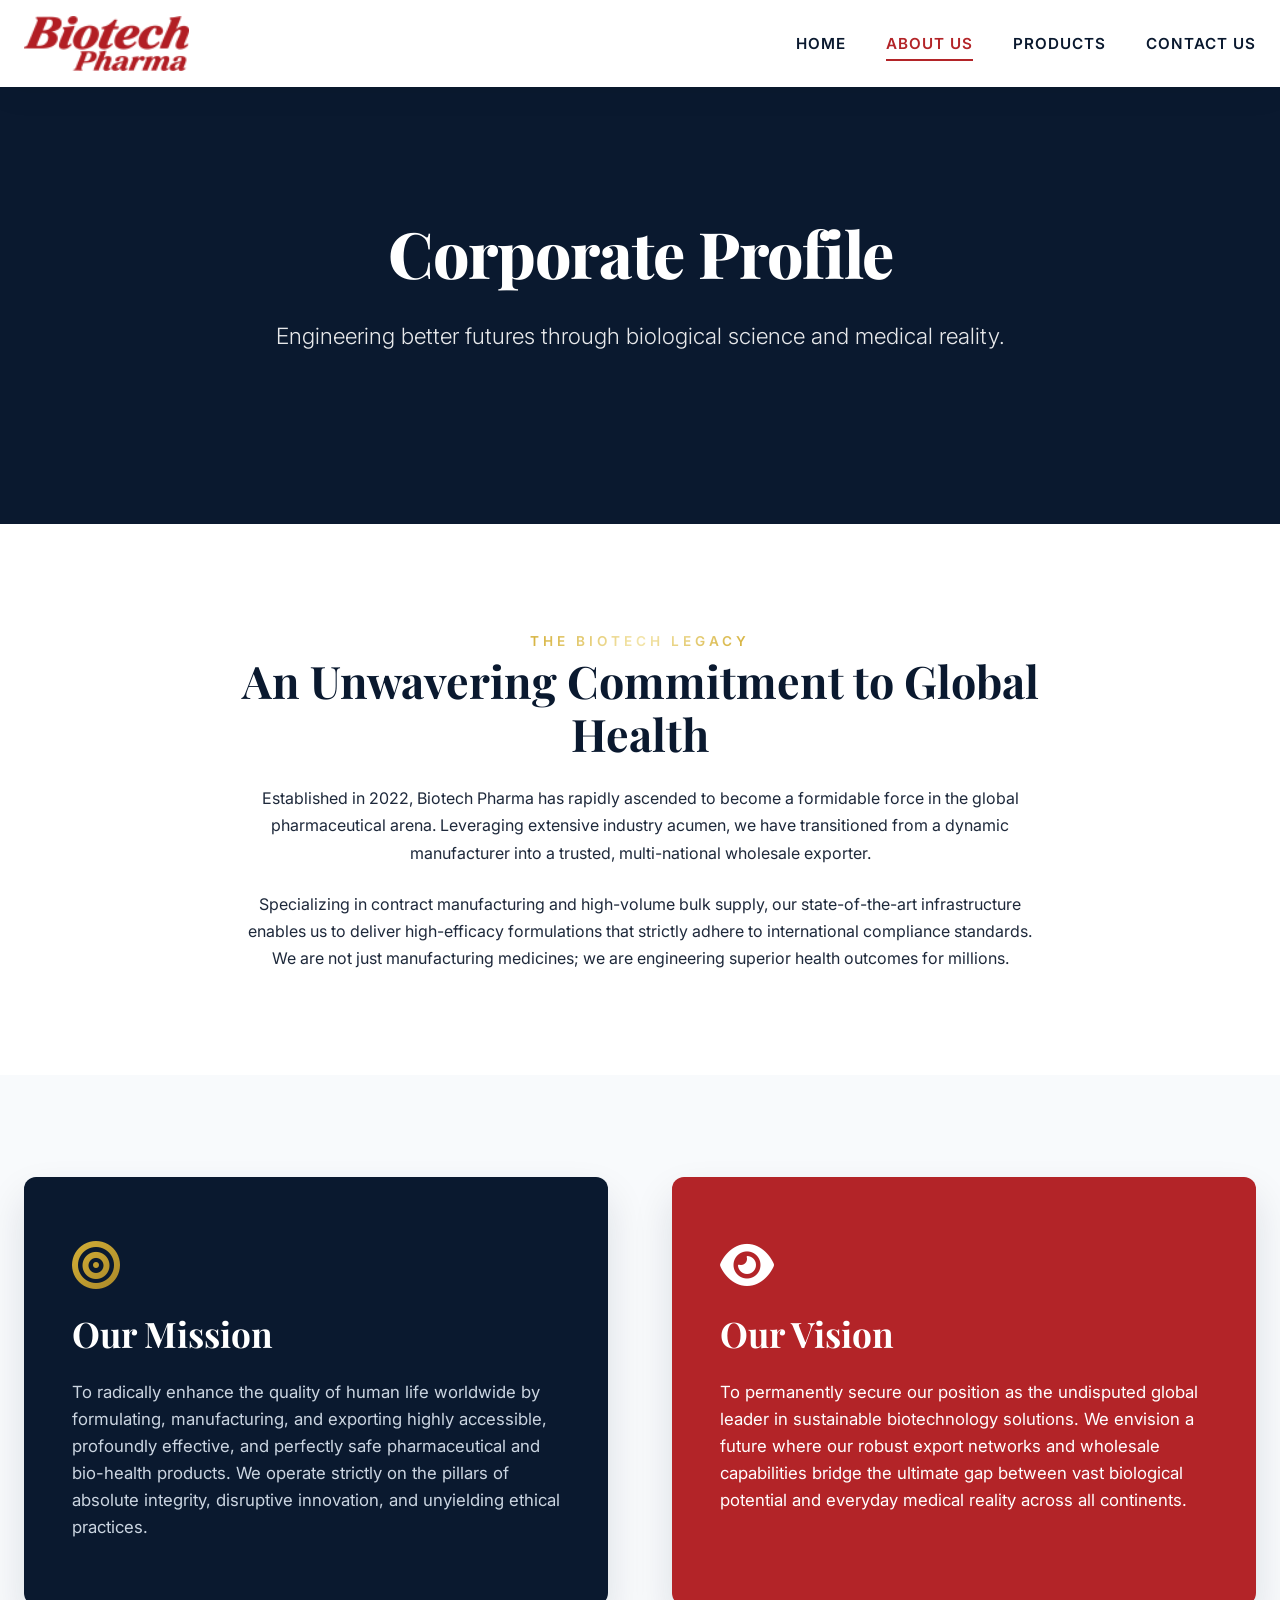
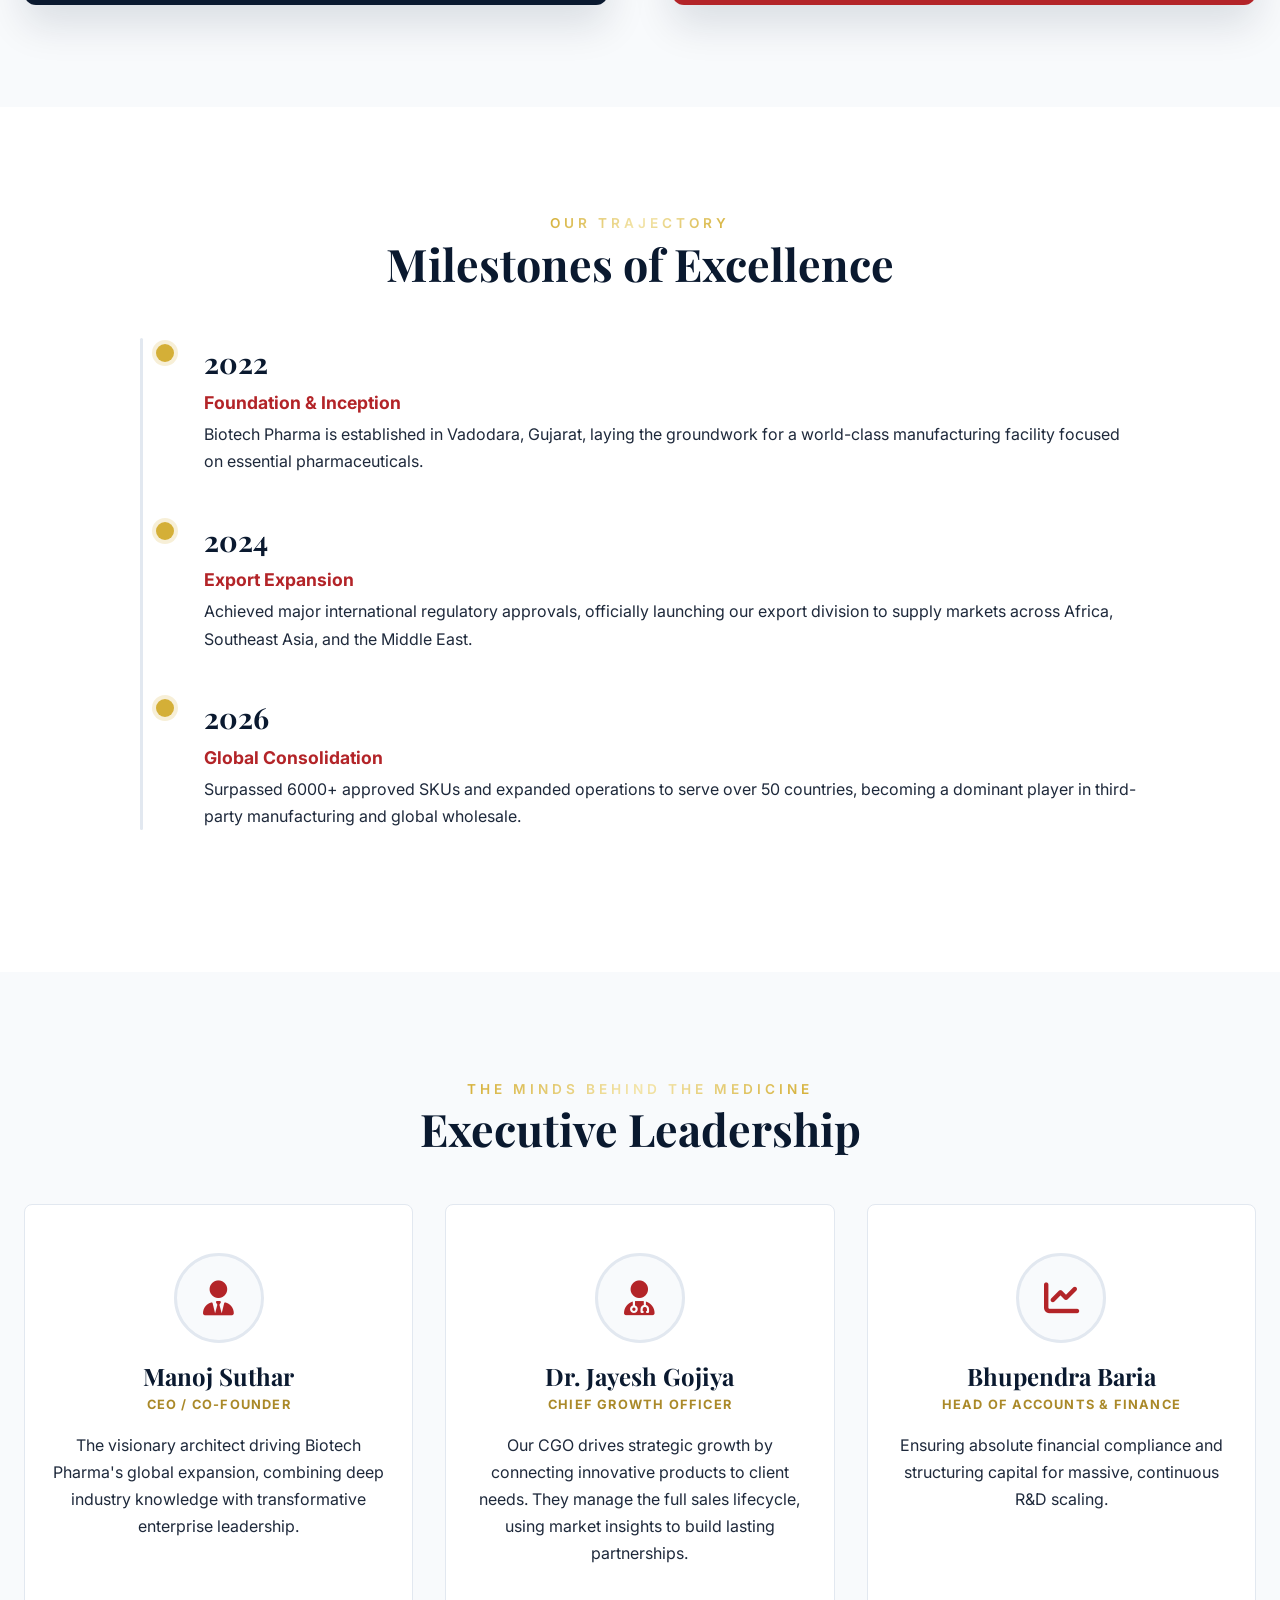
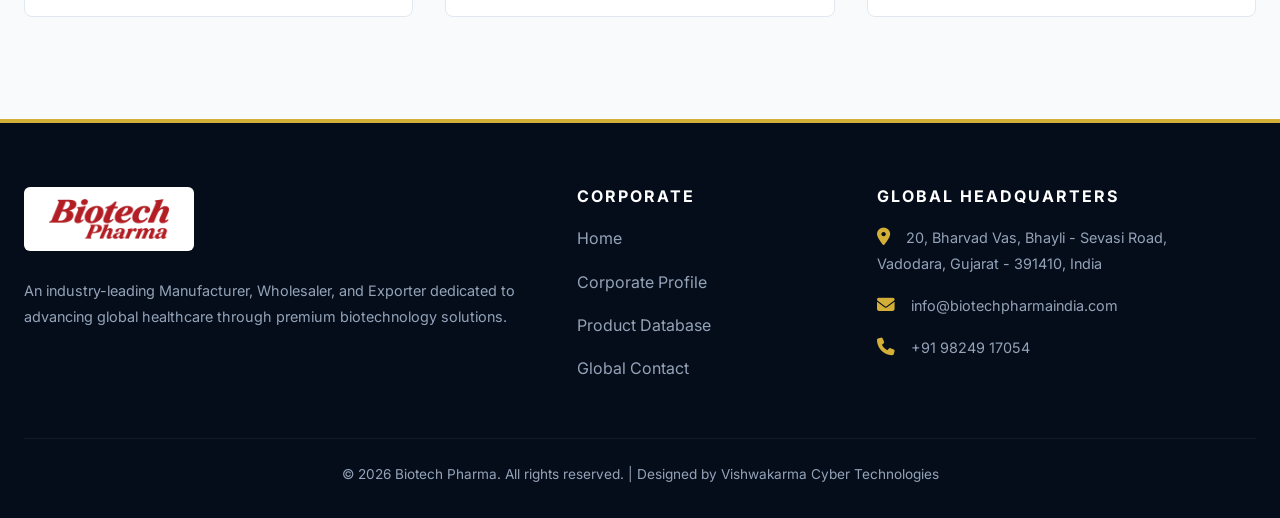
==== commit fa145cf1: "Update about.html" ====
--- a/about.html
+++ b/about.html
@@ -27,7 +27,7 @@
 
     <div class="page-header" style="background-image: linear-gradient(rgba(10, 25, 47, 0.85), rgba(10, 25, 47, 0.85)), url('https://images.unsplash.com/photo-1579154204601-01588f351e67?ixlib=rb-4.0.3&auto=format&fit=crop&w=1920&q=80');">
         <div class="container text-center">
-            <h1 class="mega-title">Corporate Profile</h1>
+            <h1 class="mega-title text-white">Corporate Profile</h1>
             <p class="lead-text">Engineering better futures through biological science and medical reality.</p>
         </div>
     </div>
@@ -101,10 +101,10 @@
                         <p>The visionary architect driving Biotech Pharma's global expansion, combining deep industry knowledge with transformative enterprise leadership.</p>
                     </div>
                     <div class="team-card">
-                        <div class="team-avatar"><i class="fas fa-user-shield"></i></div>
-                        <h3>Chetan Suthar</h3>
-                        <p class="role">General Manager</p>
-                        <p>Orchestrating manufacturing efficiency and international supply chain logistics to ensure flawless wholesale distribution.</p>
+                        <div class="team-avatar"><i class="fas fa-user-doctor"></i></div>
+                        <h3> Dr. Jayesh Gojiya</h3>
+                        <p class="role">Chief Growth Officer</p>
+                        <p>Our CGO drives strategic growth by connecting innovative products to client needs. They manage the full sales lifecycle, using market insights to build lasting partnerships.</p>
                     </div>
                     <div class="team-card">
                         <div class="team-avatar"><i class="fas fa-chart-line"></i></div>
--- a/style.css
+++ b/style.css
@@ -1,7 +1,6 @@
 @import url('https://fonts.googleapis.com/css2?family=Inter:wght@300;400;500;600;700&family=Playfair+Display:ital,wght@0,600;0,700;0,800;1,600&display=swap');
 
 :root {
-    /* Ultra-Premium Corporate Palette */
     --primary-red: #B32428;
     --primary-red-hover: #8e1c1f;
     --deep-navy: #0A192F;
@@ -18,16 +17,18 @@
     --shadow-strong: 0 20px 40px rgba(10, 25, 47, 0.12);
 }
 
+/* CORE RESPONSIVE FIXES */
 * { margin: 0; padding: 0; box-sizing: border-box; font-family: 'Inter', sans-serif; }
-
-body { background-color: var(--bg-white); color: var(--text-dark); line-height: 1.7; display: flex; flex-direction: column; min-height: 100vh; overflow-x: hidden; }
-
-/* --- LUXURY TYPOGRAPHY --- */
+html, body { max-width: 100vw; overflow-x: hidden; } /* Prevents horizontal zooming/scrolling */
+body { background-color: var(--bg-white); color: var(--text-dark); line-height: 1.7; display: flex; flex-direction: column; min-height: 100vh; }
+img, iframe, table { max-width: 100%; } /* Prevents large media from breaking layout */
+
+/* --- LUXURY TYPOGRAPHY (Adjusted for mobile bulkiness) --- */
 h1, h2, h3, h4, .serif { font-family: 'Playfair Display', serif; color: var(--deep-navy); line-height: 1.2; }
-.mega-title { font-size: clamp(2.5rem, 5vw, 5.5rem); font-weight: 800; letter-spacing: -1px; margin-bottom: 1.5rem; }
-.section-title { font-size: clamp(2rem, 3.5vw, 3rem); font-weight: 700; margin-bottom: 1.5rem; }
-.sub-title { font-family: 'Inter', sans-serif; font-size: clamp(0.9rem, 2vw, 1.2rem); font-weight: 600; letter-spacing: 3px; text-transform: uppercase; margin-bottom: 1rem; }
-.lead-text { font-size: clamp(1.1rem, 2vw, 1.4rem); font-weight: 300; opacity: 0.9; margin-bottom: 2.5rem; max-width: 800px; margin-left: auto; margin-right: auto; line-height: 1.8; }
+.mega-title { font-size: clamp(2rem, 5vw, 5.5rem); font-weight: 800; letter-spacing: -1px; margin-bottom: 1.5rem; }
+.section-title { font-size: clamp(1.8rem, 3.5vw, 3rem); font-weight: 700; margin-bottom: 1.5rem; }
+.sub-title { font-family: 'Inter', sans-serif; font-size: clamp(0.85rem, 2vw, 1.2rem); font-weight: 600; letter-spacing: 3px; text-transform: uppercase; margin-bottom: 1rem; }
+.lead-text { font-size: clamp(1rem, 2vw, 1.4rem); font-weight: 300; opacity: 0.9; margin-bottom: 2.5rem; max-width: 800px; margin-left: auto; margin-right: auto; line-height: 1.8; }
 .uppercase-track { font-family: 'Inter', sans-serif; text-transform: uppercase; letter-spacing: 4px; font-size: clamp(0.7rem, 1.5vw, 0.85rem); font-weight: 600; }
 
 .gradient-gold { background: linear-gradient(135deg, #D4AF37 0%, #F3E5AB 50%, #D4AF37 100%); -webkit-background-clip: text; -webkit-text-fill-color: transparent; display: inline-block; }
@@ -44,11 +45,11 @@
 /* --- SUPER RESPONSIVE NAVIGATION --- */
 header { background-color: var(--bg-white); box-shadow: var(--shadow-soft); position: sticky; top: 0; z-index: 1000; transition: all var(--transition-speed); }
 header.scrolled { padding: 0.5rem 0; box-shadow: var(--shadow-strong); }
-nav { max-width: 1400px; margin: 0 auto; padding: 1.2rem 2rem; display: flex; justify-content: space-between; align-items: center; }
-.logo img { height: clamp(40px, 5vw, 55px); width: auto; display: block; transition: height var(--transition-speed); }
-header.scrolled .logo img { height: 45px; }
-
-.hamburger { display: none; font-size: 1.8rem; color: var(--deep-navy); cursor: pointer; z-index: 1001; }
+nav { max-width: 1400px; margin: 0 auto; padding: 1rem 1.5rem; display: flex; justify-content: space-between; align-items: center; }
+.logo img { height: clamp(35px, 5vw, 55px); width: auto; display: block; transition: height var(--transition-speed); }
+header.scrolled .logo img { height: 40px; }
+
+.hamburger { display: none; font-size: 1.6rem; color: var(--deep-navy); cursor: pointer; z-index: 1001; }
 
 .nav-links { list-style: none; display: flex; gap: 2.5rem; }
 .nav-links li a { text-decoration: none; color: var(--deep-navy); font-family: 'Inter', sans-serif; font-weight: 600; font-size: 0.95rem; text-transform: uppercase; letter-spacing: 1px; transition: color var(--transition-speed); position: relative; padding: 0.5rem 0; }
@@ -57,25 +58,21 @@
 .nav-links li a:hover, .nav-links li a.active { color: var(--primary-red); }
 
 /* --- LAYOUTS & BACKGROUNDS --- */
-.container { max-width: 1300px; margin: 0 auto; padding: 0 2rem; }
-.section-padding { padding: clamp(4rem, 8vw, 8rem) 0; }
-.grid-2 { display: grid; grid-template-columns: 1fr 1fr; gap: clamp(2rem, 5vw, 4rem); }
-.grid-3 { display: grid; grid-template-columns: repeat(auto-fit, minmax(320px, 1fr)); gap: 2.5rem; }
+.container { max-width: 1300px; margin: 0 auto; padding: 0 1.5rem; width: 100%; }
+.section-padding { padding: clamp(3.5rem, 8vw, 8rem) 0; }
+.grid-2 { display: grid; grid-template-columns: 1fr 1fr; gap: clamp(1.5rem, 5vw, 4rem); }
+.grid-3 { display: grid; grid-template-columns: repeat(auto-fit, minmax(280px, 1fr)); gap: 2rem; }
 .bg-light { background-color: var(--bg-gray); } 
 .bg-white { background-color: var(--bg-white); }
 .dark-bg { background-color: var(--deep-navy); color: white; } 
 .red-bg { background-color: var(--primary-red); color: white; }
 
-.premium-gradient-bg {
-    background: linear-gradient(135deg, var(--deep-navy) 0%, var(--navy-light) 100%);
-    color: white;
-    border-left: 6px solid var(--premium-gold);
-}
+.premium-gradient-bg { background: linear-gradient(135deg, var(--deep-navy) 0%, var(--navy-light) 100%); color: white; border-left: 6px solid var(--premium-gold); }
 
 /* --- BUTTONS --- */
-.btn { display: inline-block; padding: 1.2rem 2.5rem; border-radius: 4px; text-decoration: none; font-family: 'Inter', sans-serif; font-weight: 600; letter-spacing: 1px; text-transform: uppercase; font-size: 0.95rem; border: 2px solid transparent; cursor: pointer; transition: all var(--transition-speed); text-align: center; }
+.btn { display: inline-block; padding: 1rem 2rem; border-radius: 4px; text-decoration: none; font-family: 'Inter', sans-serif; font-weight: 600; letter-spacing: 1px; text-transform: uppercase; font-size: 0.9rem; border: 2px solid transparent; cursor: pointer; transition: all var(--transition-speed); text-align: center; }
 .btn-primary { background-color: var(--primary-red); color: white; }
-.btn-primary:hover { background-color: var(--primary-red-hover); transform: translateY(-3px); box-shadow: 0 15px 25px rgba(179, 36, 40, 0.3); }
+.btn-primary:hover { background-color: var(--primary-red-hover); transform: translateY(-3px); box-shadow: 0 10px 20px rgba(179, 36, 40, 0.2); }
 .btn-outline { background-color: transparent; border-color: white; color: white; }
 .btn-outline:hover { background-color: white; color: var(--deep-navy); transform: translateY(-3px); }
 .btn-outline-white { background-color: transparent; border-color: var(--bg-white); color: var(--bg-white); }
@@ -83,147 +80,145 @@
 
 /* --- HERO & PARALLAX --- */
 .hero, .page-header { position: relative; background-attachment: fixed; background-size: cover; background-position: center; background-repeat: no-repeat; color: white; display: flex; align-items: center; justify-content: center; }
-
-.hero { height: 100vh; min-height: 600px; background-image: linear-gradient(135deg, rgba(10, 25, 47, 0.9) 0%, rgba(10, 25, 47, 0.6) 100%), url('https://images.unsplash.com/photo-1532187863486-abf9dbad1b69?ixlib=rb-4.0.3&auto=format&fit=crop&w=1920&q=80'); }
-.page-header { background-color: var(--deep-navy); padding: 10rem 2rem; min-height: 450px; background-image: linear-gradient(rgba(10, 25, 47, 0.85), rgba(10, 25, 47, 0.85)), url('https://images.unsplash.com/photo-1587854692152-cbe668df9731?ixlib=rb-4.0.3&auto=format&fit=crop&w=1920&q=80'); }
-
+.hero { height: 100vh; min-height: 500px; background-image: linear-gradient(135deg, rgba(10, 25, 47, 0.9) 0%, rgba(10, 25, 47, 0.6) 100%), url('https://images.unsplash.com/photo-1532187863486-abf9dbad1b69?ixlib=rb-4.0.3&auto=format&fit=crop&w=1920&q=80'); }
+.page-header { background-color: var(--deep-navy); padding: 8rem 1.5rem; min-height: 400px; background-image: linear-gradient(rgba(10, 25, 47, 0.85), rgba(10, 25, 47, 0.85)), url('https://images.unsplash.com/photo-1587854692152-cbe668df9731?ixlib=rb-4.0.3&auto=format&fit=crop&w=1920&q=80'); }
 .hero h1, .page-header h1 { color: white; }
-.hero-buttons { display: flex; gap: 1.5rem; justify-content: center; margin-top: 2rem; flex-wrap: wrap; }
+.hero-buttons { display: flex; gap: 1rem; justify-content: center; margin-top: 2rem; flex-wrap: wrap; }
 
 /* --- CERTIFICATIONS BAND --- */
-.certifications-band { background-color: var(--deep-navy); padding: 2rem 0; border-bottom: 2px solid var(--premium-gold); }
-.cert-grid { display: flex; justify-content: center; align-items: center; flex-wrap: wrap; gap: 3rem; text-align: center; }
-.cert-item { color: white; font-family: 'Inter', sans-serif; font-weight: 600; font-size: clamp(0.9rem, 1.5vw, 1.1rem); display: flex; align-items: center; gap: 10px; }
-.cert-item i { color: var(--premium-gold); font-size: 1.5rem; }
+.certifications-band { background-color: var(--deep-navy); padding: 1.5rem 0; border-bottom: 2px solid var(--premium-gold); }
+.cert-grid { display: flex; justify-content: center; align-items: center; flex-wrap: wrap; gap: 1.5rem 2.5rem; text-align: center; }
+.cert-item { color: white; font-family: 'Inter', sans-serif; font-weight: 500; font-size: clamp(0.85rem, 1.5vw, 1rem); display: flex; align-items: center; gap: 8px; }
+.cert-item i { color: var(--premium-gold); font-size: 1.2rem; }
 
 /* --- CARDS & FEATURES --- */
 .premium-shadow { box-shadow: var(--shadow-strong); }
-.premium-card { background: var(--bg-white); padding: clamp(2rem, 5vw, 4rem) clamp(1.5rem, 4vw, 3rem); border-radius: 8px; box-shadow: var(--shadow-soft); transition: transform var(--transition-speed), box-shadow var(--transition-speed); position: relative; overflow: hidden; z-index: 1; border: 1px solid var(--border-color); }
+.premium-card { background: var(--bg-white); padding: clamp(1.5rem, 4vw, 3rem) clamp(1.2rem, 3vw, 2.5rem); border-radius: 8px; box-shadow: var(--shadow-soft); transition: transform var(--transition-speed), box-shadow var(--transition-speed); position: relative; overflow: hidden; z-index: 1; border: 1px solid var(--border-color); }
 .premium-card::before { content: ''; position: absolute; top: 0; left: 0; width: 100%; height: 4px; background: linear-gradient(to right, var(--primary-red), var(--premium-gold)); transform: scaleX(0); transform-origin: left; transition: transform 0.6s cubic-bezier(0.19, 1, 0.22, 1); z-index: -1; }
 .premium-card:hover::before { transform: scaleX(1); }
-.premium-card:hover { transform: translateY(-10px); box-shadow: var(--shadow-strong); }
-.card-icon { font-size: 3.5rem; color: var(--premium-gold); margin-bottom: 1.5rem; display: inline-block;}
-.premium-card h3 { margin-bottom: 1rem; font-size: clamp(1.5rem, 3vw, 1.8rem); color: var(--deep-navy); }
+.premium-card:hover { transform: translateY(-5px); box-shadow: var(--shadow-strong); }
+.card-icon { font-size: 3rem; color: var(--premium-gold); margin-bottom: 1.2rem; display: inline-block;}
+.premium-card h3 { margin-bottom: 0.8rem; font-size: clamp(1.3rem, 3vw, 1.6rem); color: var(--deep-navy); }
 .premium-card p { color: var(--text-light); }
 
-.mission-vision-card { padding: clamp(2.5rem, 6vw, 5rem) clamp(1.5rem, 5vw, 4rem); border-radius: 12px; }
-.mission-vision-card h2 { font-size: clamp(1.8rem, 4vw, 2.5rem); }
+.mission-vision-card { padding: clamp(2rem, 5vw, 4rem) clamp(1.5rem, 4vw, 3rem); border-radius: 12px; }
+.mission-vision-card h2 { font-size: clamp(1.6rem, 4vw, 2.2rem); }
 .mission-vision-card p { font-size: clamp(0.95rem, 2vw, 1.05rem); line-height: 1.6; }
 
 /* --- TIMELINE --- */
-.timeline { position: relative; max-width: 1000px; margin: 4rem auto 0; padding-left: 2rem; }
-.timeline::before { content: ''; position: absolute; left: 0; top: 0; width: 4px; height: 100%; background: var(--border-color); border-radius: 2px; }
-.timeline-item { position: relative; margin-bottom: 3rem; padding-left: 3rem; }
-.timeline-item::before { content: ''; position: absolute; left: -8px; top: 5px; width: 20px; height: 20px; background: var(--premium-gold); border-radius: 50%; box-shadow: 0 0 0 5px rgba(212, 175, 55, 0.2); }
-.timeline-year { font-family: 'Playfair Display', serif; font-size: 2rem; font-weight: 700; color: var(--deep-navy); margin-bottom: 0.5rem; }
-.timeline-content h3 { font-family: 'Inter', sans-serif; font-size: 1.2rem; color: var(--primary-red); margin-bottom: 0.5rem; }
+.timeline { position: relative; max-width: 1000px; margin: 3rem auto 0; padding-left: 1.5rem; }
+.timeline::before { content: ''; position: absolute; left: 0; top: 0; width: 3px; height: 100%; background: var(--border-color); border-radius: 2px; }
+.timeline-item { position: relative; margin-bottom: 2.5rem; padding-left: 2.5rem; }
+.timeline-item::before { content: ''; position: absolute; left: -8px; top: 6px; width: 18px; height: 18px; background: var(--premium-gold); border-radius: 50%; box-shadow: 0 0 0 4px rgba(212, 175, 55, 0.2); }
+.timeline-year { font-family: 'Playfair Display', serif; font-size: 1.8rem; font-weight: 700; color: var(--deep-navy); margin-bottom: 0.3rem; }
+.timeline-content h3 { font-family: 'Inter', sans-serif; font-size: 1.1rem; color: var(--primary-red); margin-bottom: 0.5rem; }
 
 /* --- STATS SECTION --- */
 .stats-section { background: linear-gradient(135deg, rgba(10, 25, 47, 0.95), rgba(17, 34, 64, 0.95)), url('https://images.unsplash.com/photo-1581091226825-a6a2a5aee158?ixlib=rb-4.0.3&auto=format&fit=crop&w=1920&q=80') center/cover fixed; color: white; border-top: 4px solid var(--primary-red); border-bottom: 4px solid var(--primary-red); }
-.stats-grid { display: flex; justify-content: space-around; flex-wrap: wrap; text-align: center; gap: 3rem; }
-.stat-item h2 { font-size: clamp(3rem, 6vw, 5rem); color: var(--premium-gold); margin-bottom: 0.5rem; font-weight: 800; display: inline-block;}
-.stat-item p { font-family: 'Inter', sans-serif; font-size: 1.1rem; font-weight: 600; text-transform: uppercase; letter-spacing: 2px; }
+.stats-grid { display: flex; justify-content: space-around; flex-wrap: wrap; text-align: center; gap: 2rem; }
+.stat-item h2 { font-size: clamp(2.5rem, 6vw, 4rem); color: var(--premium-gold); margin-bottom: 0.2rem; font-weight: 800; display: inline-block;}
+.stat-item p { font-family: 'Inter', sans-serif; font-size: 1rem; font-weight: 600; text-transform: uppercase; letter-spacing: 1px; }
 
 /* --- SPLIT LAYOUT --- */
-.split-layout { display: grid; grid-template-columns: 1fr 1fr; gap: 4rem; align-items: center; }
-.feature-list { list-style: none; margin-top: 2rem; }
-.feature-list li { margin-bottom: 1.2rem; font-family: 'Inter', sans-serif; font-size: 1.1rem; font-weight: 500; color: var(--deep-navy); display: flex; align-items: center; }
-.feature-list i { color: var(--primary-red); font-size: 1.3rem; margin-right: 1rem; }
-.image-placeholder { height: 600px; background: url('https://images.unsplash.com/photo-1579684385127-1ef15d508118?ixlib=rb-4.0.3&auto=format&fit=crop&w=800&q=80') center/cover; border-radius: 12px; position: relative; box-shadow: var(--shadow-strong); }
-.solid-overlay { position: absolute; bottom: 30px; left: -30px; right: 30px; background: var(--bg-white); padding: 2.5rem; border-radius: 8px; border-left: 6px solid var(--primary-red); box-shadow: var(--shadow-strong); }
-.solid-overlay h3 { font-size: clamp(1.5rem, 3vw, 1.8rem); margin: 0; color: var(--deep-navy); }
+.split-layout { display: grid; grid-template-columns: 1fr 1fr; gap: 3rem; align-items: center; }
+.feature-list { list-style: none; margin-top: 1.5rem; }
+.feature-list li { margin-bottom: 1rem; font-family: 'Inter', sans-serif; font-size: 1.05rem; font-weight: 500; color: var(--deep-navy); display: flex; align-items: center; }
+.feature-list i { color: var(--primary-red); font-size: 1.2rem; margin-right: 0.8rem; }
+.image-placeholder { height: 500px; background: url('https://images.unsplash.com/photo-1579684385127-1ef15d508118?ixlib=rb-4.0.3&auto=format&fit=crop&w=800&q=80') center/cover; border-radius: 12px; position: relative; box-shadow: var(--shadow-strong); }
+.solid-overlay { position: absolute; bottom: 20px; left: -20px; right: 20px; background: var(--bg-white); padding: 2rem; border-radius: 8px; border-left: 6px solid var(--primary-red); box-shadow: var(--shadow-strong); }
+.solid-overlay h3 { font-size: clamp(1.3rem, 3vw, 1.6rem); margin: 0; color: var(--deep-navy); }
 
 /* --- MULTI-ROW MARQUEE --- */
-.associates-section { background: var(--bg-white); border-top: 1px solid var(--border-color); overflow: hidden; padding: 4rem 0; }
-.marquee-container { position: relative; width: 100%; display: flex; flex-direction: column; gap: clamp(0.8rem, 2vw, 1.5rem); padding: 1rem 0;}
-.marquee-container::before, .marquee-container::after { position: absolute; top: 0; width: 80px; height: 100%; content: ""; z-index: 2; pointer-events: none;}
+.associates-section { background: var(--bg-white); border-top: 1px solid var(--border-color); overflow: hidden; padding: 3rem 0; width: 100%; }
+.marquee-container { position: relative; width: 100%; display: flex; flex-direction: column; gap: 1rem; padding: 1rem 0; overflow: hidden; }
+.marquee-container::before, .marquee-container::after { position: absolute; top: 0; width: 50px; height: 100%; content: ""; z-index: 2; pointer-events: none;}
 .marquee-container::before { left: 0; background: linear-gradient(to right, var(--bg-white) 0%, transparent 100%); }
 .marquee-container::after { right: 0; background: linear-gradient(to left, var(--bg-white) 0%, transparent 100%); }
 .marquee-row { display: flex; width: max-content; }
 .track { display: flex; gap: 0; white-space: nowrap; }
 .marquee-row.move-left .track { animation: scrollLeft 40s linear infinite; }
 .marquee-row.move-right .track { animation: scrollRight 40s linear infinite; }
-.marquee-row span { font-family: 'Inter', sans-serif; font-size: clamp(0.75rem, 1.5vw, 1.1rem); font-weight: 800; color: #94a3b8; padding: 0 clamp(1rem, 2vw, 3rem); text-transform: uppercase; letter-spacing: 1.5px; display: inline-block; }
+.marquee-row span { font-family: 'Inter', sans-serif; font-size: clamp(0.7rem, 1.5vw, 1rem); font-weight: 800; color: #94a3b8; padding: 0 clamp(1rem, 2vw, 2rem); text-transform: uppercase; letter-spacing: 1px; display: inline-block; }
 @keyframes scrollLeft { 0% { transform: translateX(0); } 100% { transform: translateX(-50%); } }
 @keyframes scrollRight { 0% { transform: translateX(-50%); } 100% { transform: translateX(0); } }
 
 /* --- TEAM GRID --- */
-.team-grid { display: grid; grid-template-columns: repeat(auto-fit, minmax(280px, 1fr)); gap: 3rem; }
-.team-card { background: var(--bg-white); padding: 4rem 2rem; border-radius: 8px; border: 1px solid var(--border-color); text-align: center; transition: transform var(--transition-speed); }
-.team-card:hover { transform: translateY(-10px); box-shadow: var(--shadow-strong); border-color: transparent; }
-.team-avatar { width: 100px; height: 100px; background: var(--bg-gray); border-radius: 50%; display: flex; align-items: center; justify-content: center; margin: 0 auto 1.5rem auto; font-size: 2.5rem; color: var(--primary-red); border: 3px solid var(--border-color); }
-.team-card h3 { color: var(--deep-navy); margin-bottom: 0.2rem; font-size: 1.8rem;}
-.team-card .role { font-family: 'Inter', sans-serif; color: var(--premium-gold-dark); font-weight: 700; margin-bottom: 1.5rem; text-transform: uppercase; font-size: 0.85rem; letter-spacing: 1.5px;}
+.team-grid { display: grid; grid-template-columns: repeat(auto-fit, minmax(250px, 1fr)); gap: 2rem; }
+.team-card { background: var(--bg-white); padding: 3rem 1.5rem; border-radius: 8px; border: 1px solid var(--border-color); text-align: center; transition: transform var(--transition-speed); }
+.team-card:hover { transform: translateY(-5px); box-shadow: var(--shadow-strong); border-color: transparent; }
+.team-avatar { width: 90px; height: 90px; background: var(--bg-gray); border-radius: 50%; display: flex; align-items: center; justify-content: center; margin: 0 auto 1.2rem auto; font-size: 2.2rem; color: var(--primary-red); border: 3px solid var(--border-color); }
+.team-card h3 { color: var(--deep-navy); margin-bottom: 0.2rem; font-size: 1.5rem;}
+.team-card .role { font-family: 'Inter', sans-serif; color: var(--premium-gold-dark); font-weight: 700; margin-bottom: 1rem; text-transform: uppercase; font-size: 0.8rem; letter-spacing: 1.2px;}
 
 /* --- PRODUCTS PORTAL --- */
-.wholesale-banner { border-radius: 12px; display: flex; justify-content: space-between; align-items: center; }
-.wholesale-banner h3 { color: white; font-family: 'Inter', sans-serif; margin-bottom: 0.5rem; text-transform: uppercase; letter-spacing: 1px; font-size: clamp(1.1rem, 2vw, 1.5rem);}
-.wholesale-banner p { font-family: 'Inter', sans-serif; font-size: clamp(0.95rem, 1.5vw, 1.1rem); opacity: 0.9; margin: 0; }
-.products-layout { display: grid; grid-template-columns: 280px 1fr; gap: 3rem; align-items: start;}
-.products-sidebar { background: var(--bg-white); padding: 2rem; border-radius: 12px; border: 1px solid var(--border-color); align-self: start; position: sticky; top: 120px; }
-.products-sidebar h3 { font-family: 'Inter', sans-serif; margin-bottom: 1.5rem; color: var(--deep-navy); padding-bottom: 1rem; border-bottom: 2px solid var(--border-color); text-transform: uppercase; letter-spacing: 1px; font-size: 1.1rem;}
+.wholesale-banner { border-radius: 12px; display: flex; justify-content: space-between; align-items: center; flex-wrap: wrap; gap: 1rem; }
+.wholesale-banner h3 { color: white; font-family: 'Inter', sans-serif; margin-bottom: 0.5rem; text-transform: uppercase; letter-spacing: 1px; font-size: clamp(1rem, 2vw, 1.4rem);}
+.wholesale-banner p { font-family: 'Inter', sans-serif; font-size: clamp(0.9rem, 1.5vw, 1rem); opacity: 0.9; margin: 0; }
+.products-layout { display: grid; grid-template-columns: 260px 1fr; gap: 2rem; align-items: start; width: 100%; }
+.products-sidebar { background: var(--bg-white); padding: 1.5rem; border-radius: 12px; border: 1px solid var(--border-color); align-self: start; position: sticky; top: 100px; }
+.products-sidebar h3 { font-family: 'Inter', sans-serif; margin-bottom: 1.2rem; color: var(--deep-navy); padding-bottom: 0.8rem; border-bottom: 2px solid var(--border-color); text-transform: uppercase; letter-spacing: 1px; font-size: 1rem;}
 .cat-list { list-style: none; }
-.cat-list li { margin-bottom: 0.5rem; }
-.cat-list a { text-decoration: none; color: var(--text-light); font-weight: 500; font-family: 'Inter', sans-serif; display: flex; align-items: center; gap: 10px; padding: 1rem; border-radius: 6px; transition: all 0.2s; }
-.cat-list a:hover, .cat-list a.active { background-color: var(--deep-navy); color: white; transform: translateX(5px); }
-.cat-list a i { color: var(--premium-gold); width: 20px;}
-.search-bar { position: relative; margin-bottom: 2.5rem; width: 100%;}
-.search-icon { position: absolute; left: 1.5rem; top: 50%; transform: translateY(-50%); color: var(--text-light); font-size: 1.2rem;}
-.search-bar input { width: 100%; padding: 1.2rem 1.2rem 1.2rem 4rem; border: 2px solid var(--border-color); box-shadow: var(--shadow-soft); border-radius: 12px; font-size: 1rem; font-family: 'Inter', sans-serif; transition: border-color 0.3s; }
+.cat-list li { margin-bottom: 0.4rem; }
+.cat-list a { text-decoration: none; color: var(--text-light); font-weight: 500; font-family: 'Inter', sans-serif; display: flex; align-items: center; gap: 10px; padding: 0.8rem; border-radius: 6px; transition: all 0.2s; font-size: 0.95rem; }
+.cat-list a:hover, .cat-list a.active { background-color: var(--deep-navy); color: white; transform: translateX(4px); }
+.cat-list a i { color: var(--premium-gold); width: 20px; text-align: center;}
+.search-bar { position: relative; margin-bottom: 2rem; width: 100%;}
+.search-icon { position: absolute; left: 1.2rem; top: 50%; transform: translateY(-50%); color: var(--text-light); font-size: 1.1rem;}
+.search-bar input { width: 100%; padding: 1rem 1rem 1rem 3.5rem; border: 2px solid var(--border-color); box-shadow: var(--shadow-soft); border-radius: 8px; font-size: 1rem; font-family: 'Inter', sans-serif; transition: border-color 0.3s; }
 .search-bar input:focus { outline: none; border-color: var(--primary-red); }
 
 /* GLOBAL TABLE STYLES */
 .products-content { width: 100%; overflow: hidden; }
-.table-responsive { width: 100%; overflow-x: auto; border-radius: 12px; border: 1px solid var(--border-color); background: var(--bg-white); box-shadow: var(--shadow-strong); }
-.products-table { width: 100%; border-collapse: collapse; min-width: 800px; }
-.products-table th, .products-table td { padding: 1.5rem 2rem; text-align: left; border-bottom: 1px solid var(--border-color); font-family: 'Inter', sans-serif;}
-.products-table th { background-color: var(--deep-navy); color: white; font-weight: 600; text-transform: uppercase; letter-spacing: 1px; font-size: 0.95rem; }
+.table-responsive { width: 100%; overflow-x: auto; -webkit-overflow-scrolling: touch; border-radius: 8px; border: 1px solid var(--border-color); background: var(--bg-white); box-shadow: var(--shadow-strong); display: block; }
+.products-table { width: 100%; border-collapse: collapse; min-width: 650px; }
+.products-table th, .products-table td { padding: 1.2rem 1.5rem; text-align: left; border-bottom: 1px solid var(--border-color); font-family: 'Inter', sans-serif;}
+.products-table th { background-color: var(--deep-navy); color: white; font-weight: 600; text-transform: uppercase; letter-spacing: 1px; font-size: 0.9rem; white-space: nowrap; }
 .products-table tr:last-child td { border-bottom: none; }
 .products-table tr:nth-child(even) { background-color: #f8fafc; }
 .products-table tr:hover { background-color: #f1f5f9; }
 
 /* --- CONTACT PAGE --- */
-.contact-grid { display: grid; grid-template-columns: 1fr 1.5fr; gap: clamp(2rem, 4vw, 4rem); }
-.contact-info { padding: clamp(2.5rem, 5vw, 4rem); border-radius: 12px; }
-.contact-info h2 { font-size: clamp(2rem, 4vw, 3rem); }
-.contact-detail-row { display: flex; gap: 1.5rem; margin-bottom: 2.5rem; }
-.contact-detail-row i { font-size: 1.8rem; color: var(--premium-gold); margin-top: 5px; }
-.contact-detail-row p { font-family: 'Inter', sans-serif; font-size: 1.1rem; }
+.contact-grid { display: grid; grid-template-columns: 1fr 1.5fr; gap: clamp(2rem, 4vw, 3rem); }
+.contact-info { padding: clamp(2rem, 5vw, 3rem); border-radius: 12px; }
+.contact-info h2 { font-size: clamp(1.8rem, 4vw, 2.5rem); }
+.contact-detail-row { display: flex; gap: 1.2rem; margin-bottom: 2rem; }
+.contact-detail-row i { font-size: 1.5rem; color: var(--premium-gold); margin-top: 4px; }
+.contact-detail-row p { font-family: 'Inter', sans-serif; font-size: 1rem; }
 .hover-gold:hover { color: var(--premium-gold) !important; }
 
-.form-card { background: var(--bg-white); padding: clamp(2.5rem, 5vw, 4rem); border-radius: 12px; border: 1px solid var(--border-color); }
-.form-card h3 { font-size: clamp(1.8rem, 4vw, 2.5rem); color: var(--deep-navy); }
-.input-group { margin-bottom: 1.5rem; }
-.input-group input, .input-group textarea, .input-group select { width: 100%; padding: 1.2rem 1.5rem; border: 1px solid var(--border-color); font-family: 'Inter', sans-serif; border-radius: 6px; font-size: 1rem; background-color: var(--bg-gray); transition: all 0.3s; }
+.form-card { background: var(--bg-white); padding: clamp(2rem, 5vw, 3rem); border-radius: 12px; border: 1px solid var(--border-color); }
+.form-card h3 { font-size: clamp(1.6rem, 4vw, 2.2rem); color: var(--deep-navy); }
+.input-group { margin-bottom: 1.2rem; }
+.input-group input, .input-group textarea, .input-group select { width: 100%; padding: 1rem 1.2rem; border: 1px solid var(--border-color); font-family: 'Inter', sans-serif; border-radius: 6px; font-size: 16px; background-color: var(--bg-gray); transition: all 0.3s; }
 .input-group input:focus, .input-group textarea:focus, .input-group select:focus { outline: none; border-color: var(--deep-navy); background-color: var(--bg-white); box-shadow: 0 0 0 4px rgba(10, 25, 47, 0.1); }
-.input-group textarea { resize: vertical; min-height: 200px; }
+.input-group textarea { resize: vertical; min-height: 150px; }
 .map-container { border-radius: 12px; overflow: hidden; }
 
 /* --- PREMIUM FOOTER --- */
-.footer { background-color: #050d1a; color: #94a3b8; padding: 5rem 2rem 2rem 2rem; margin-top: auto; border-top: 4px solid var(--premium-gold);}
-.footer-container { max-width: 1400px; margin: 0 auto; display: grid; grid-template-columns: 2fr 1fr 1.5fr; gap: 4rem; margin-bottom: 3rem; }
-.footer-section h4 { font-family: 'Inter', sans-serif; color: white; margin-bottom: 1.5rem; font-size: 1.1rem; letter-spacing: 2px; text-transform: uppercase; }
-.footer-section p { font-family: 'Inter', sans-serif; font-size: 0.95rem; line-height: 1.8; margin-bottom: 1rem; }
+.footer { background-color: #050d1a; color: #94a3b8; padding: 4rem 1.5rem 2rem 1.5rem; margin-top: auto; border-top: 4px solid var(--premium-gold);}
+.footer-container { max-width: 1400px; margin: 0 auto; display: grid; grid-template-columns: 2fr 1fr 1.5fr; gap: 3rem; margin-bottom: 2.5rem; }
+.footer-section h4 { font-family: 'Inter', sans-serif; color: white; margin-bottom: 1.2rem; font-size: 1rem; letter-spacing: 2px; text-transform: uppercase; }
+.footer-section p { font-family: 'Inter', sans-serif; font-size: 0.9rem; line-height: 1.8; margin-bottom: 1rem; }
 .footer-section a { font-family: 'Inter', sans-serif; color: #94a3b8; text-decoration: none; transition: color 0.3s; }
 .footer-section a:hover { color: var(--premium-gold); }
-.footer-logo-wrapper { background: white; padding: 15px 30px; border-radius: 6px; display: inline-block; margin-bottom: 1.5rem; }
-.footer-logo-img { height: 45px; width: auto; display: block; }
+.footer-logo-wrapper { background: white; padding: 12px 25px; border-radius: 6px; display: inline-block; margin-bottom: 1.2rem; }
+.footer-logo-img { height: 40px; width: auto; display: block; }
 .footer-section ul { list-style: none; }
-.footer-section ul li { margin-bottom: 1.2rem; }
-.contact i { margin-right: 15px; color: var(--premium-gold); font-size: 1.2rem; }
-.footer-bottom { text-align: center; padding-top: 2rem; border-top: 1px solid rgba(255,255,255,0.05); font-family: 'Inter', sans-serif; font-size: 0.9rem; }
+.footer-section ul li { margin-bottom: 1rem; }
+.contact i { margin-right: 12px; color: var(--premium-gold); font-size: 1.1rem; }
+.footer-bottom { text-align: center; padding-top: 1.5rem; border-top: 1px solid rgba(255,255,255,0.05); font-family: 'Inter', sans-serif; font-size: 0.85rem; }
 
 /* --- ANIMATIONS --- */
-.slide-up { opacity: 0; transform: translateY(40px); transition: opacity 0.8s cubic-bezier(0.16, 1, 0.3, 1), transform 0.8s cubic-bezier(0.16, 1, 0.3, 1); }
+.slide-up { opacity: 0; transform: translateY(30px); transition: opacity 0.8s ease-out, transform 0.8s ease-out; }
 .slide-up.visible { opacity: 1; transform: translateY(0); }
 
 /* =========================================================================
-   RESPONSIVE GRID STACKING & MOBILE FIXES
+   MOBILE RESPONSIVENESS (BUGS FIXED)
    ========================================================================= */
 @media (max-width: 1100px) {
-    .split-layout, .grid-2 { grid-template-columns: 1fr !important; gap: 3rem; } 
-    .image-placeholder { height: 400px; margin-top: 2rem;}
-    .solid-overlay { left: 20px; bottom: 20px; }
+    .split-layout, .grid-2 { grid-template-columns: 1fr !important; gap: 2.5rem; } 
+    .image-placeholder { height: 350px; margin-top: 1rem; }
+    .solid-overlay { left: 15px; bottom: 15px; right: 15px; padding: 1.5rem; }
 }
 
 @media (max-width: 992px) {
@@ -233,66 +228,79 @@
         gap: 2rem !important; 
     }
     
+    /* Perfected Mobile Menu */
     .nav-links { 
         position: fixed; 
         top: 0; 
         right: -100%; 
         width: 100%; 
-        max-width: 400px; 
+        max-width: 320px; 
         height: 100vh; 
         background: var(--deep-navy); 
         border-left: 1px solid rgba(255,255,255,0.1);
         flex-direction: column; 
         justify-content: center; 
         align-items: center; 
-        gap: 3rem; 
-        transition: right 0.5s cubic-bezier(0.77, 0, 0.175, 1); 
+        gap: 2.5rem; 
+        transition: right 0.4s ease; 
         z-index: 1000; 
         box-shadow: -10px 0 30px rgba(0,0,0,0.5); 
     }
     .hamburger { display: block; }
     .nav-links.active-menu { right: 0; }
-    .nav-links li a { color: white; font-size: 1.5rem; }
+    .nav-links li a { color: white; font-size: 1.2rem; }
     .hamburger.active-menu i::before { content: "\f00d"; color: white; }
 
-    .products-sidebar { position: static; margin-bottom: 1rem; }
-    .hero { padding: 8rem 2rem; height: auto; min-height: 500px;}
-    .wholesale-banner { flex-direction: column; text-align: center; gap: 1.5rem; }
-    .cert-grid { gap: 1.5rem; }
+    /* Fix Product Sidebar pushing table out of view */
+    .products-sidebar { 
+        position: static; 
+        margin-bottom: 0.5rem; 
+        padding: 1rem;
+    }
+    .cat-list { 
+        display: flex; 
+        overflow-x: auto; 
+        gap: 10px; 
+        padding-bottom: 10px; 
+        -webkit-overflow-scrolling: touch; 
+    }
+    .cat-list li { margin-bottom: 0; flex: 0 0 auto; }
+    .cat-list a { padding: 0.6rem 1rem; white-space: nowrap; font-size: 0.9rem; }
+    .cat-list a:hover, .cat-list a.active { transform: none; }
+    
+    .hero { padding: 6rem 1.5rem; height: auto; min-height: 400px;}
+    .wholesale-banner { flex-direction: column; text-align: center; gap: 1.2rem; }
+    .cert-grid { gap: 1rem; }
 }
 
 @media (max-width: 768px) {
-    .section-padding { padding: 4rem 0; }
-    .mission-vision-card { padding: 2.5rem 1.5rem !important; border-radius: 8px;}
-    .mission-vision-card h2 { font-size: 2rem !important; margin-bottom: 1rem; }
-    .premium-card, .form-card, .contact-info { padding: 2rem 1.5rem !important; }
-    .contact-info h2 { font-size: 2.2rem; }
-    .timeline::before { left: 20px; }
-    .timeline { padding-left: 0; }
-    .timeline-item { padding-left: 50px; }
-    .timeline-item::before { left: 12px; }
+    .section-padding { padding: 3rem 0; }
+    .mission-vision-card { padding: 2rem 1.2rem !important; border-radius: 8px;}
+    .mission-vision-card h2 { font-size: 1.8rem !important; margin-bottom: 0.8rem; }
+    .premium-card, .form-card, .contact-info { padding: 1.8rem 1.2rem !important; }
+    .contact-info h2 { font-size: 1.8rem; }
+    
+    /* Timeline Mobile Fixes */
+    .timeline { padding-left: 0; margin-top: 2rem; }
+    .timeline::before { left: 15px; }
+    .timeline-item { padding-left: 40px; margin-bottom: 2rem; }
+    .timeline-item::before { left: 6px; width: 16px; height: 16px; }
+    .timeline-year { font-size: 1.5rem; }
+    
     .hero-buttons { flex-direction: column; width: 100%; gap: 1rem;}
     .hero-buttons .btn { width: 100%; }
 
-    .table-responsive { 
-        display: block !important; 
-        width: 100%;
-        overflow-x: auto;
-        -webkit-overflow-scrolling: touch; 
-        border: none;
-        box-shadow: none;
-    }
-    .products-table { min-width: 600px !important; } 
-    .products-table th, .products-table td { padding: 1rem; font-size: 0.9rem; }
+    /* Ensure Table Scroller is perfect */
+    .table-responsive { border: 0; border-radius: 0; box-shadow: none; border-bottom: 1px solid var(--border-color); }
+    .products-table { min-width: 550px; } 
+    .products-table th, .products-table td { padding: 0.8rem 1rem; font-size: 0.85rem; }
 
     .solid-overlay {
         position: relative;
-        bottom: 0;
-        left: 0;
-        right: 0;
-        margin-top: -30px; 
-        width: 90%;
-        margin-left: auto;
-        margin-right: auto;
+        bottom: 0; left: 0; right: 0;
+        margin-top: -20px; 
+        width: 100%;
+        margin-left: 0;
+        border-radius: 0 0 8px 8px;
     }
 }
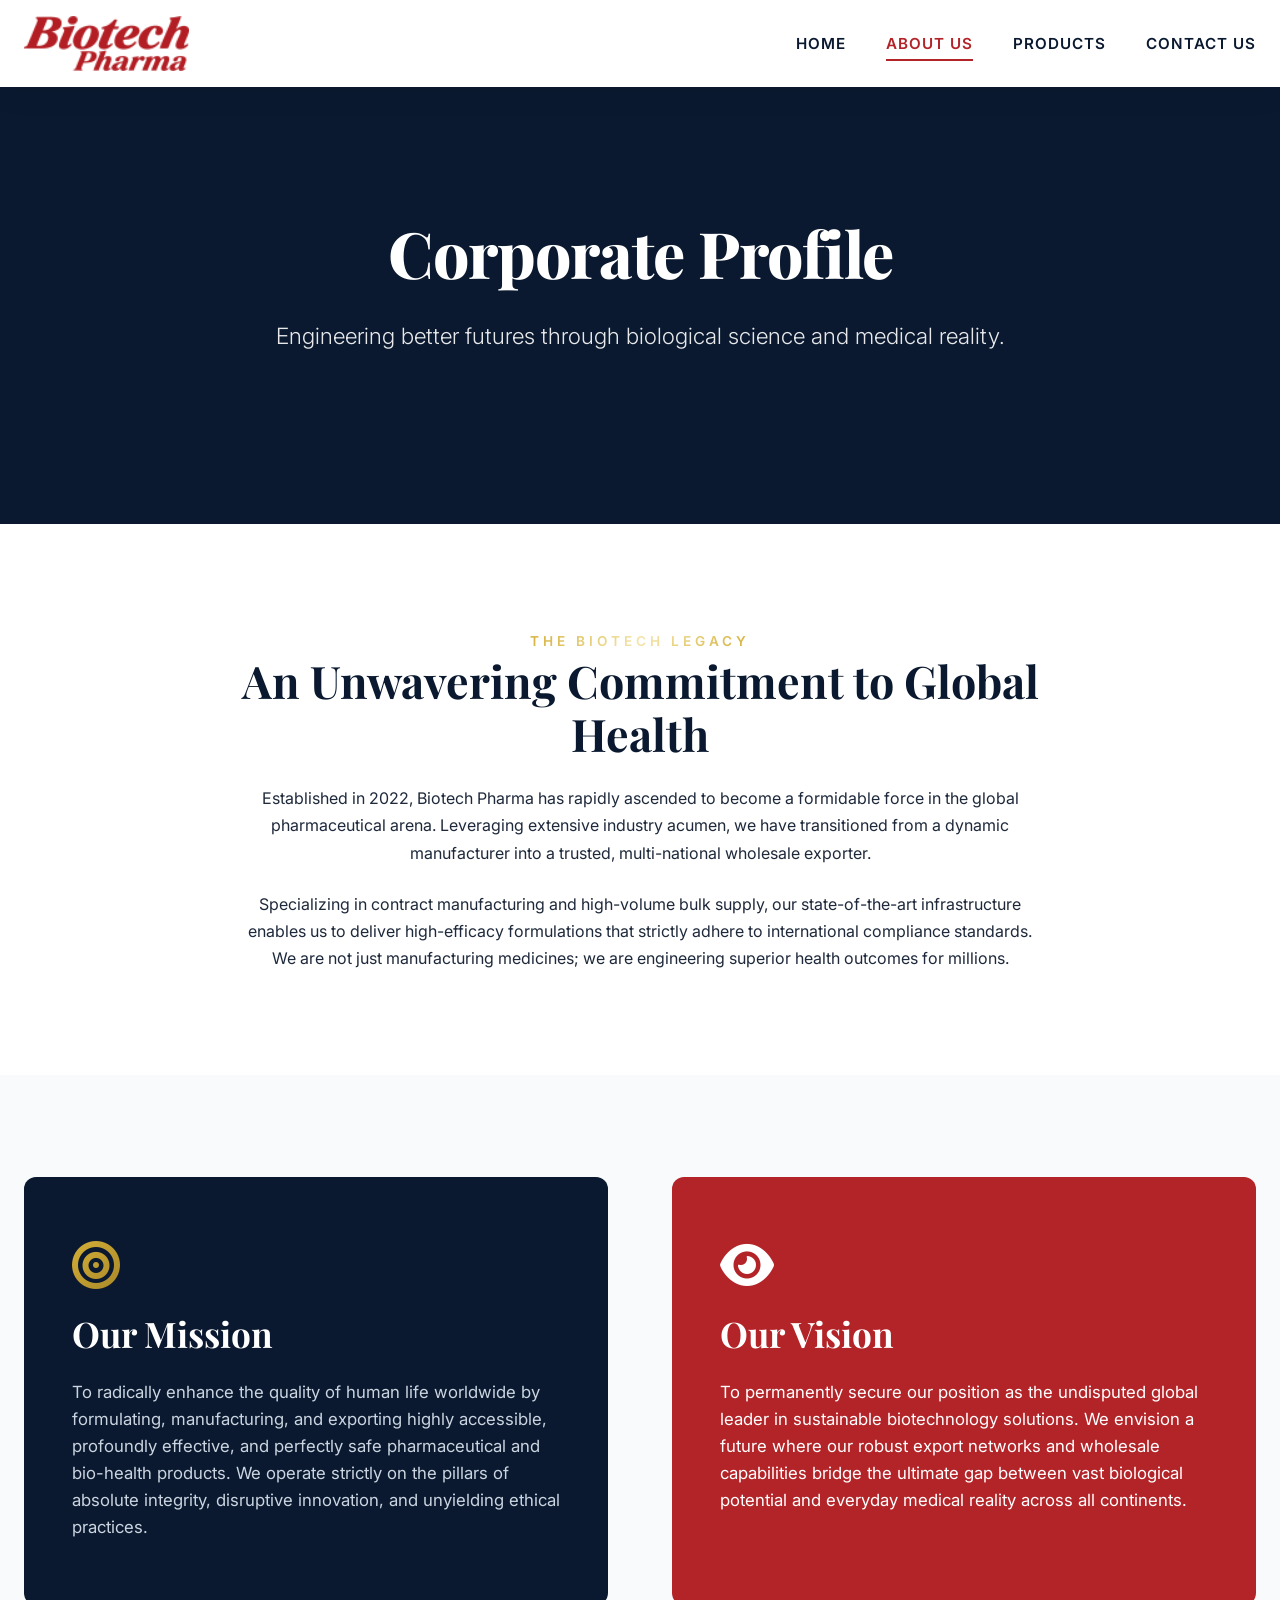
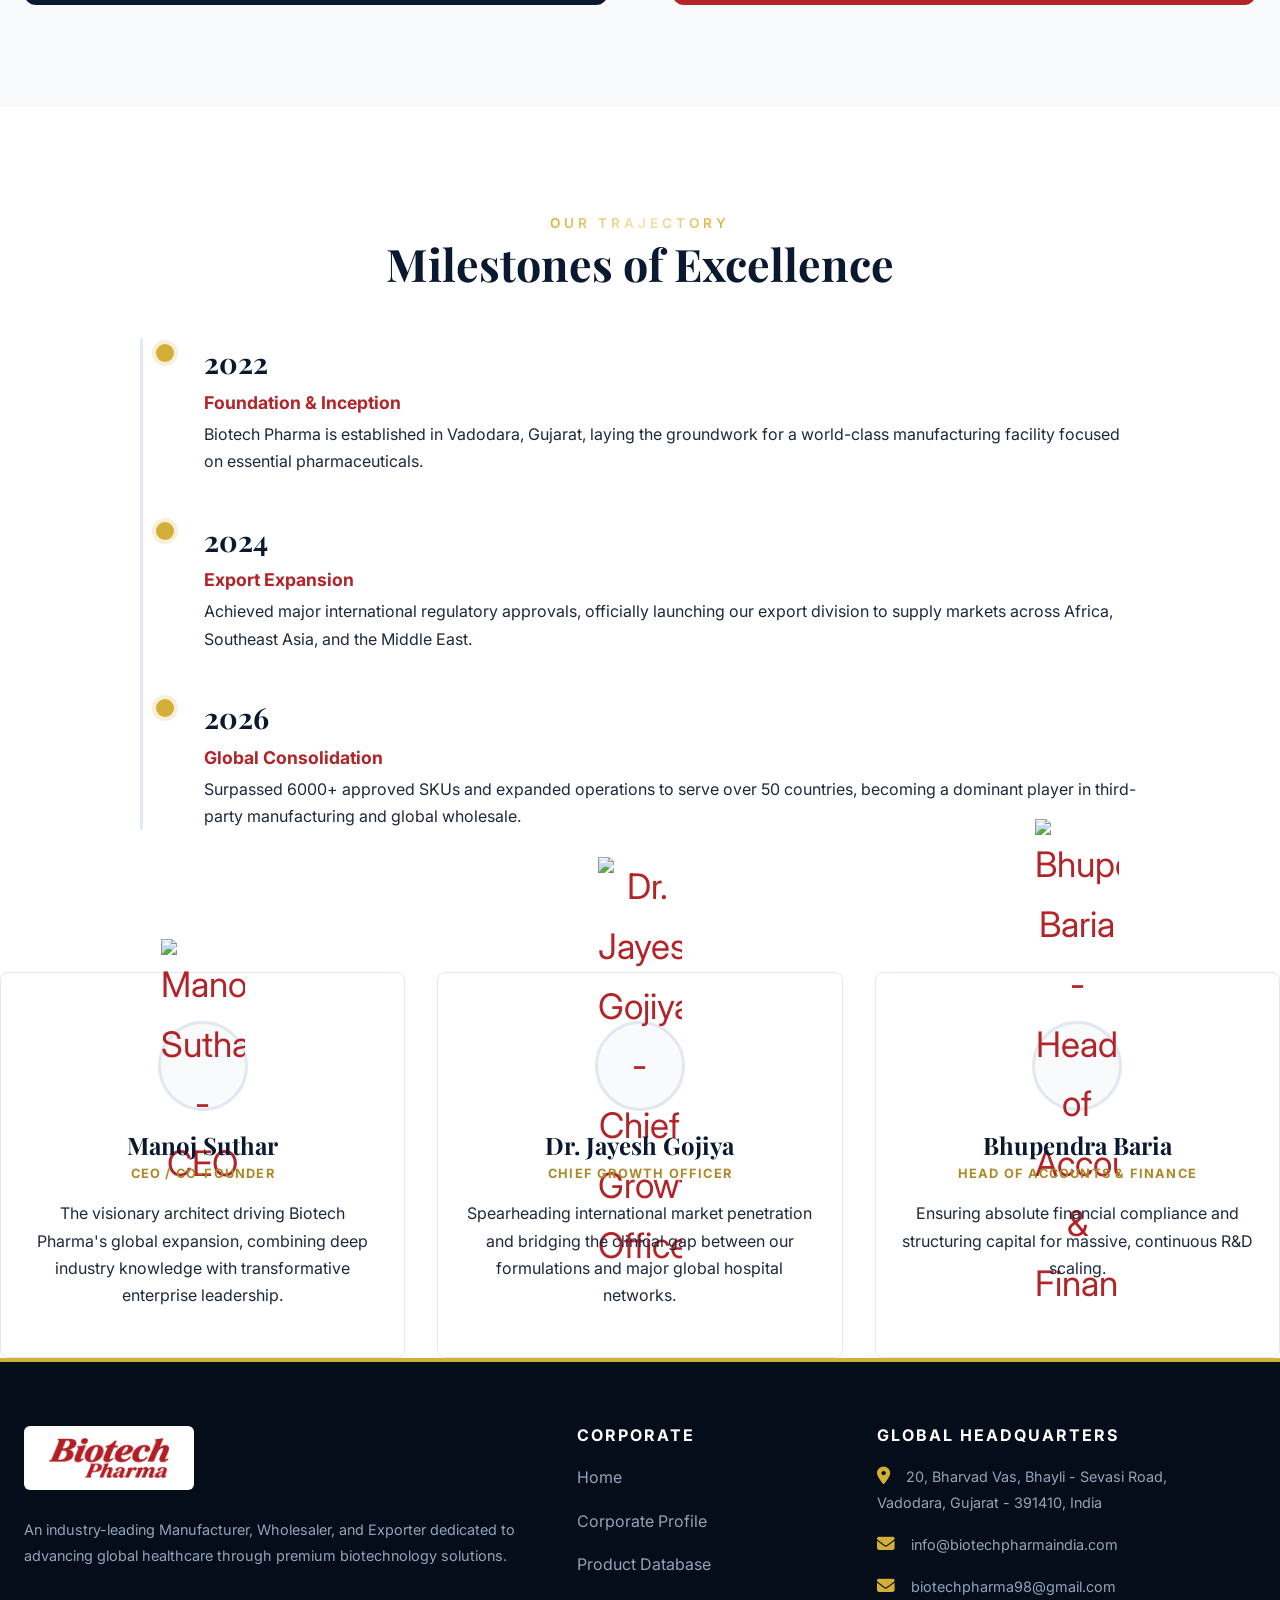
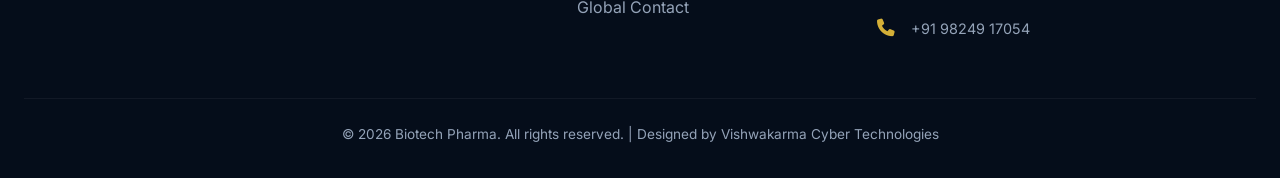
==== commit f637e5ca: "Update about.html" ====
--- a/about.html
+++ b/about.html
@@ -87,34 +87,29 @@
             </div>
         </section>
 
-        <section class="section-padding bg-light slide-up">
-            <div class="container">
-                <div class="text-center section-header mb-5">
-                    <h4 class="gradient-gold uppercase-track">The Minds Behind The Medicine</h4>
-                    <h2 class="section-title">Executive Leadership</h2>
-                </div>
-                <div class="grid-3 team-grid">
-                    <div class="team-card">
-                        <div class="team-avatar"><i class="fas fa-user-tie"></i></div>
-                        <h3>Manoj Suthar</h3>
-                        <p class="role">CEO / Co-Founder</p>
-                        <p>The visionary architect driving Biotech Pharma's global expansion, combining deep industry knowledge with transformative enterprise leadership.</p>
-                    </div>
-                    <div class="team-card">
-                        <div class="team-avatar"><i class="fas fa-user-doctor"></i></div>
-                        <h3> Dr. Jayesh Gojiya</h3>
-                        <p class="role">Chief Growth Officer</p>
-                        <p>Our CGO drives strategic growth by connecting innovative products to client needs. They manage the full sales lifecycle, using market insights to build lasting partnerships.</p>
-                    </div>
-                    <div class="team-card">
-                        <div class="team-avatar"><i class="fas fa-chart-line"></i></div>
-                        <h3>Bhupendra Baria</h3>
-                        <p class="role">Head of Accounts & Finance</p>
-                        <p>Ensuring absolute financial compliance and structuring capital for massive, continuous R&D scaling.</p>
-                    </div>
-                </div>
-            </div>
-        </section>
+        <div class="grid-3 team-grid">
+    <div class="team-card">
+        <div class="team-avatar"><img src="p1.png" alt="Manoj Suthar - CEO"></div>
+        <h3>Manoj Suthar</h3>
+        <p class="role">CEO / Co-Founder</p>
+        <p>The visionary architect driving Biotech Pharma's global expansion, combining deep industry knowledge with transformative enterprise leadership.</p>
+    </div>
+    
+    <div class="team-card">
+        <div class="team-avatar"><img src="p2.png" alt="Dr. Jayesh Gojiya - Chief Growth Officer"></div>
+        <h3>Dr. Jayesh Gojiya</h3>
+        <p class="role">Chief Growth Officer</p>
+        <p>Spearheading international market penetration and bridging the clinical gap between our formulations and major global hospital networks.</p>
+    </div>
+    
+    <!-- Notice how the style attribute is removed from this div -->
+    <div class="team-card">
+        <div class="team-avatar"><img src="p3.png" alt="Bhupendra Baria - Head of Accounts & Finance"></div>
+        <h3>Bhupendra Baria</h3>
+        <p class="role">Head of Accounts & Finance</p>
+        <p>Ensuring absolute financial compliance and structuring capital for massive, continuous R&D scaling.</p>
+    </div>
+</div>
     </main>
 
     <footer class="footer">
@@ -137,14 +132,16 @@
             <div class="footer-section contact">
                 <h4>Global Headquarters</h4>
                 <p><i class="fas fa-map-marker-alt"></i> 20, Bharvad Vas, Bhayli - Sevasi Road,<br>Vadodara, Gujarat - 391410, India</p>
-                <p><i class="fas fa-envelope"></i> info@biotechpharmaindia.com</p>
-                <p><i class="fas fa-phone"></i> +91 98249 17054</p>
+                <p><i class="fas fa-envelope"></i> <a href="mailto:info@biotechpharmaindia.com">info@biotechpharmaindia.com</a></p>
+                <p><i class="fas fa-envelope"></i> <a href="mailto:biotechpharma98@gmail.com">biotechpharma98@gmail.com</a></p>
+                <p><i class="fas fa-phone"></i> <a href="tel:+919824917054">+91 98249 17054</a></p>
             </div>
         </div>
         <div class="footer-bottom">
-            <p>© 2026 Biotech Pharma. All rights reserved. | Designed by Vishwakarma Cyber Technologies</p>
+            <p>&copy; 2026 Biotech Pharma. All rights reserved. | Designed by Vishwakarma Cyber Technologies</p>
         </div>
     </footer>
+    
     <script async src='https://d2mpatx37cqexb.cloudfront.net/delightchat-whatsapp-widget/embeds/embed.min.js'></script>
     <script>
         var wa_btnSetting = {"btnColor":"#16BE45","ctaText":"WhatsApp Us","cornerRadius":40,"marginBottom":20,"marginLeft":20,"marginRight":20,"btnPosition":"right","whatsAppNumber":"919824917054","welcomeMessage":"Welcome To Biotech Pharma,\nHow can we assist with your wholesale or export inquiry?","zIndex":999999,"btnColorScheme":"dark"};
--- a/style.css
+++ b/style.css
@@ -7,6 +7,8 @@
     --navy-light: #112240;
     --premium-gold: #D4AF37;
     --premium-gold-dark: #aa8929;
+    --cyan-accent: #4EE6E6; 
+    --cyan-accent-hover: #3bc2c2;
     --text-dark: #1e293b;
     --text-light: #64748b;
     --bg-white: #FFFFFF;
@@ -19,11 +21,11 @@
 
 /* CORE RESPONSIVE FIXES */
 * { margin: 0; padding: 0; box-sizing: border-box; font-family: 'Inter', sans-serif; }
-html, body { max-width: 100vw; overflow-x: hidden; } /* Prevents horizontal zooming/scrolling */
+html, body { max-width: 100vw; overflow-x: hidden; } 
 body { background-color: var(--bg-white); color: var(--text-dark); line-height: 1.7; display: flex; flex-direction: column; min-height: 100vh; }
-img, iframe, table { max-width: 100%; } /* Prevents large media from breaking layout */
-
-/* --- LUXURY TYPOGRAPHY (Adjusted for mobile bulkiness) --- */
+img, iframe, table { max-width: 100%; } 
+
+/* --- LUXURY TYPOGRAPHY --- */
 h1, h2, h3, h4, .serif { font-family: 'Playfair Display', serif; color: var(--deep-navy); line-height: 1.2; }
 .mega-title { font-size: clamp(2rem, 5vw, 5.5rem); font-weight: 800; letter-spacing: -1px; margin-bottom: 1.5rem; }
 .section-title { font-size: clamp(1.8rem, 3.5vw, 3rem); font-weight: 700; margin-bottom: 1.5rem; }
@@ -34,7 +36,6 @@
 .gradient-gold { background: linear-gradient(135deg, #D4AF37 0%, #F3E5AB 50%, #D4AF37 100%); -webkit-background-clip: text; -webkit-text-fill-color: transparent; display: inline-block; }
 .icon-gradient { background: linear-gradient(135deg, #D4AF37 0%, #aa8929 100%); -webkit-background-clip: text; -webkit-text-fill-color: transparent; }
 
-/* Helpers */
 .text-center { text-align: center; } .text-left { text-align: left; }
 .text-white { color: #ffffff !important; } .text-gray { color: #cbd5e1 !important; }
 .text-sm { font-size: 0.95rem; color: var(--text-light); }
@@ -66,7 +67,6 @@
 .bg-white { background-color: var(--bg-white); }
 .dark-bg { background-color: var(--deep-navy); color: white; } 
 .red-bg { background-color: var(--primary-red); color: white; }
-
 .premium-gradient-bg { background: linear-gradient(135deg, var(--deep-navy) 0%, var(--navy-light) 100%); color: white; border-left: 6px solid var(--premium-gold); }
 
 /* --- BUTTONS --- */
@@ -80,19 +80,53 @@
 
 /* --- HERO & PARALLAX --- */
 .hero, .page-header { position: relative; background-attachment: fixed; background-size: cover; background-position: center; background-repeat: no-repeat; color: white; display: flex; align-items: center; justify-content: center; }
-.hero { height: 100vh; min-height: 500px; background-image: linear-gradient(135deg, rgba(10, 25, 47, 0.9) 0%, rgba(10, 25, 47, 0.6) 100%), url('https://images.unsplash.com/photo-1532187863486-abf9dbad1b69?ixlib=rb-4.0.3&auto=format&fit=crop&w=1920&q=80'); }
+.hero { height: 100vh; min-height: 500px; background-image: linear-gradient(135deg, rgba(10, 25, 47, 0.9) 0%, rgba(10, 25, 47, 0.6) 100%), url('hero1.png'); }
 .page-header { background-color: var(--deep-navy); padding: 8rem 1.5rem; min-height: 400px; background-image: linear-gradient(rgba(10, 25, 47, 0.85), rgba(10, 25, 47, 0.85)), url('https://images.unsplash.com/photo-1587854692152-cbe668df9731?ixlib=rb-4.0.3&auto=format&fit=crop&w=1920&q=80'); }
-.hero h1, .page-header h1 { color: white; }
-.hero-buttons { display: flex; gap: 1rem; justify-content: center; margin-top: 2rem; flex-wrap: wrap; }
 
 /* --- CERTIFICATIONS BAND --- */
-.certifications-band { background-color: var(--deep-navy); padding: 1.5rem 0; border-bottom: 2px solid var(--premium-gold); }
-.cert-grid { display: flex; justify-content: center; align-items: center; flex-wrap: wrap; gap: 1.5rem 2.5rem; text-align: center; }
-.cert-item { color: white; font-family: 'Inter', sans-serif; font-weight: 500; font-size: clamp(0.85rem, 1.5vw, 1rem); display: flex; align-items: center; gap: 8px; }
-.cert-item i { color: var(--premium-gold); font-size: 1.2rem; }
-
-/* --- CARDS & FEATURES --- */
-.premium-shadow { box-shadow: var(--shadow-strong); }
+.certifications-band { background-color: var(--deep-navy); padding: 1rem 0; }
+.cert-grid { display: flex; flex-wrap: wrap; justify-content: center; gap: 2rem; color: white; font-family: 'Inter', sans-serif; font-size: 0.9rem; }
+.cert-item i { color: var(--premium-gold); margin-right: 0.5rem; }
+
+/* --- CATEGORY BOXED GRID SHOWCASE --- */
+.view-hidden { display: none !important; }
+.category-showcase { display: grid; grid-template-columns: repeat(auto-fit, minmax(260px, 1fr)); gap: 3rem; padding: 2rem 0; justify-items: center; }
+.category-card { background: var(--bg-white); border: 1px solid var(--border-color); border-radius: 16px; padding: 2.5rem 1.5rem; box-shadow: var(--shadow-soft); display: flex; flex-direction: column; align-items: center; cursor: pointer; transition: all 0.4s ease; width: 100%; max-width: 320px; }
+.category-card:hover { transform: scale(1.06) translateY(-5px); box-shadow: var(--shadow-strong); border-color: rgba(78, 230, 230, 0.5); }
+.category-img-wrapper { width: 200px; height: 200px; border-radius: 50%; overflow: hidden; box-shadow: var(--shadow-strong); margin-bottom: 1.5rem; position: relative; border: 4px solid white; background-color: var(--bg-gray); }
+.category-img-wrapper img { width: 100%; height: 100%; object-fit: cover; transition: transform 0.5s ease; color: transparent; background-color: var(--bg-gray); }
+.category-card:hover .category-img-wrapper img { transform: scale(1.12); }
+
+.category-btn { background-color: var(--cyan-accent); color: var(--deep-navy); border: none; padding: 1rem 1.5rem; font-weight: 700; text-transform: uppercase; letter-spacing: 1px; font-size: 0.9rem; border-radius: 8px; width: 100%; text-align: center; transition: all 0.3s; font-family: 'Inter', sans-serif; box-shadow: 0 4px 15px rgba(78, 230, 230, 0.3); }
+.category-card:hover .category-btn { background-color: var(--cyan-accent-hover); color: white; box-shadow: 0 6px 20px rgba(78, 230, 230, 0.5); }
+
+.back-btn-container { margin-bottom: 2.5rem; display: flex; align-items: center; justify-content: space-between; flex-wrap: wrap; gap: 1rem; }
+.dynamic-category-title { font-family: 'Playfair Display', serif; color: var(--deep-navy); font-size: 2rem; font-weight: 700; }
+
+/* --- GLOBAL TABLE STYLES --- */
+.wholesale-banner { border-radius: 12px; display: flex; justify-content: space-between; align-items: center; flex-wrap: wrap; gap: 1rem; }
+.wholesale-banner h3 { color: white; font-family: 'Inter', sans-serif; margin-bottom: 0.5rem; text-transform: uppercase; letter-spacing: 1px; font-size: clamp(1rem, 2vw, 1.4rem);}
+.wholesale-banner p { font-family: 'Inter', sans-serif; font-size: clamp(0.9rem, 1.5vw, 1rem); opacity: 0.9; margin: 0; }
+.search-bar { position: relative; margin-bottom: 2rem; width: 100%; max-width: 600px;}
+.search-icon { position: absolute; left: 1.2rem; top: 50%; transform: translateY(-50%); color: var(--text-light); font-size: 1.1rem;}
+.search-bar input { width: 100%; padding: 1rem 1rem 1rem 3.5rem; border: 2px solid var(--border-color); box-shadow: var(--shadow-soft); border-radius: 8px; font-size: 1rem; font-family: 'Inter', sans-serif; transition: border-color 0.3s; }
+.search-bar input:focus { outline: none; border-color: var(--primary-red); }
+
+.products-content { width: 100%; overflow: hidden; animation: fadeIn 0.5s ease; }
+@keyframes fadeIn { from { opacity: 0; transform: translateY(10px); } to { opacity: 1; transform: translateY(0); } }
+.table-responsive { width: 100%; overflow-x: auto; -webkit-overflow-scrolling: touch; border-radius: 8px; border: 1px solid var(--border-color); background: var(--bg-white); box-shadow: var(--shadow-strong); display: block; }
+.products-table { width: 100%; border-collapse: collapse; min-width: 650px; }
+.products-table th, .products-table td { padding: 1.2rem 1.5rem; text-align: left; border-bottom: 1px solid var(--border-color); font-family: 'Inter', sans-serif;}
+.products-table th { background-color: var(--deep-navy); color: white; font-weight: 600; text-transform: uppercase; letter-spacing: 1px; font-size: 0.9rem; white-space: nowrap; }
+.products-table tr:last-child td { border-bottom: none; }
+.products-table tr:nth-child(even) { background-color: #f8fafc; }
+.products-table tr:hover { background-color: #f1f5f9; }
+
+/* --- ANIMATIONS --- */
+.slide-up { opacity: 0; transform: translateY(30px); transition: opacity 0.8s ease-out, transform 0.8s ease-out; }
+.slide-up.visible { opacity: 1; transform: translateY(0); }
+
+/* --- SPECIFIC MODULE STYLES --- */
 .premium-card { background: var(--bg-white); padding: clamp(1.5rem, 4vw, 3rem) clamp(1.2rem, 3vw, 2.5rem); border-radius: 8px; box-shadow: var(--shadow-soft); transition: transform var(--transition-speed), box-shadow var(--transition-speed); position: relative; overflow: hidden; z-index: 1; border: 1px solid var(--border-color); }
 .premium-card::before { content: ''; position: absolute; top: 0; left: 0; width: 100%; height: 4px; background: linear-gradient(to right, var(--primary-red), var(--premium-gold)); transform: scaleX(0); transform-origin: left; transition: transform 0.6s cubic-bezier(0.19, 1, 0.22, 1); z-index: -1; }
 .premium-card:hover::before { transform: scaleX(1); }
@@ -100,26 +134,19 @@
 .card-icon { font-size: 3rem; color: var(--premium-gold); margin-bottom: 1.2rem; display: inline-block;}
 .premium-card h3 { margin-bottom: 0.8rem; font-size: clamp(1.3rem, 3vw, 1.6rem); color: var(--deep-navy); }
 .premium-card p { color: var(--text-light); }
-
 .mission-vision-card { padding: clamp(2rem, 5vw, 4rem) clamp(1.5rem, 4vw, 3rem); border-radius: 12px; }
 .mission-vision-card h2 { font-size: clamp(1.6rem, 4vw, 2.2rem); }
 .mission-vision-card p { font-size: clamp(0.95rem, 2vw, 1.05rem); line-height: 1.6; }
-
-/* --- TIMELINE --- */
 .timeline { position: relative; max-width: 1000px; margin: 3rem auto 0; padding-left: 1.5rem; }
 .timeline::before { content: ''; position: absolute; left: 0; top: 0; width: 3px; height: 100%; background: var(--border-color); border-radius: 2px; }
 .timeline-item { position: relative; margin-bottom: 2.5rem; padding-left: 2.5rem; }
 .timeline-item::before { content: ''; position: absolute; left: -8px; top: 6px; width: 18px; height: 18px; background: var(--premium-gold); border-radius: 50%; box-shadow: 0 0 0 4px rgba(212, 175, 55, 0.2); }
 .timeline-year { font-family: 'Playfair Display', serif; font-size: 1.8rem; font-weight: 700; color: var(--deep-navy); margin-bottom: 0.3rem; }
 .timeline-content h3 { font-family: 'Inter', sans-serif; font-size: 1.1rem; color: var(--primary-red); margin-bottom: 0.5rem; }
-
-/* --- STATS SECTION --- */
 .stats-section { background: linear-gradient(135deg, rgba(10, 25, 47, 0.95), rgba(17, 34, 64, 0.95)), url('https://images.unsplash.com/photo-1581091226825-a6a2a5aee158?ixlib=rb-4.0.3&auto=format&fit=crop&w=1920&q=80') center/cover fixed; color: white; border-top: 4px solid var(--primary-red); border-bottom: 4px solid var(--primary-red); }
 .stats-grid { display: flex; justify-content: space-around; flex-wrap: wrap; text-align: center; gap: 2rem; }
 .stat-item h2 { font-size: clamp(2.5rem, 6vw, 4rem); color: var(--premium-gold); margin-bottom: 0.2rem; font-weight: 800; display: inline-block;}
 .stat-item p { font-family: 'Inter', sans-serif; font-size: 1rem; font-weight: 600; text-transform: uppercase; letter-spacing: 1px; }
-
-/* --- SPLIT LAYOUT --- */
 .split-layout { display: grid; grid-template-columns: 1fr 1fr; gap: 3rem; align-items: center; }
 .feature-list { list-style: none; margin-top: 1.5rem; }
 .feature-list li { margin-bottom: 1rem; font-family: 'Inter', sans-serif; font-size: 1.05rem; font-weight: 500; color: var(--deep-navy); display: flex; align-items: center; }
@@ -127,8 +154,6 @@
 .image-placeholder { height: 500px; background: url('https://images.unsplash.com/photo-1579684385127-1ef15d508118?ixlib=rb-4.0.3&auto=format&fit=crop&w=800&q=80') center/cover; border-radius: 12px; position: relative; box-shadow: var(--shadow-strong); }
 .solid-overlay { position: absolute; bottom: 20px; left: -20px; right: 20px; background: var(--bg-white); padding: 2rem; border-radius: 8px; border-left: 6px solid var(--primary-red); box-shadow: var(--shadow-strong); }
 .solid-overlay h3 { font-size: clamp(1.3rem, 3vw, 1.6rem); margin: 0; color: var(--deep-navy); }
-
-/* --- MULTI-ROW MARQUEE --- */
 .associates-section { background: var(--bg-white); border-top: 1px solid var(--border-color); overflow: hidden; padding: 3rem 0; width: 100%; }
 .marquee-container { position: relative; width: 100%; display: flex; flex-direction: column; gap: 1rem; padding: 1rem 0; overflow: hidden; }
 .marquee-container::before, .marquee-container::after { position: absolute; top: 0; width: 50px; height: 100%; content: ""; z-index: 2; pointer-events: none;}
@@ -141,43 +166,12 @@
 .marquee-row span { font-family: 'Inter', sans-serif; font-size: clamp(0.7rem, 1.5vw, 1rem); font-weight: 800; color: #94a3b8; padding: 0 clamp(1rem, 2vw, 2rem); text-transform: uppercase; letter-spacing: 1px; display: inline-block; }
 @keyframes scrollLeft { 0% { transform: translateX(0); } 100% { transform: translateX(-50%); } }
 @keyframes scrollRight { 0% { transform: translateX(-50%); } 100% { transform: translateX(0); } }
-
-/* --- TEAM GRID --- */
 .team-grid { display: grid; grid-template-columns: repeat(auto-fit, minmax(250px, 1fr)); gap: 2rem; }
 .team-card { background: var(--bg-white); padding: 3rem 1.5rem; border-radius: 8px; border: 1px solid var(--border-color); text-align: center; transition: transform var(--transition-speed); }
 .team-card:hover { transform: translateY(-5px); box-shadow: var(--shadow-strong); border-color: transparent; }
 .team-avatar { width: 90px; height: 90px; background: var(--bg-gray); border-radius: 50%; display: flex; align-items: center; justify-content: center; margin: 0 auto 1.2rem auto; font-size: 2.2rem; color: var(--primary-red); border: 3px solid var(--border-color); }
 .team-card h3 { color: var(--deep-navy); margin-bottom: 0.2rem; font-size: 1.5rem;}
 .team-card .role { font-family: 'Inter', sans-serif; color: var(--premium-gold-dark); font-weight: 700; margin-bottom: 1rem; text-transform: uppercase; font-size: 0.8rem; letter-spacing: 1.2px;}
-
-/* --- PRODUCTS PORTAL --- */
-.wholesale-banner { border-radius: 12px; display: flex; justify-content: space-between; align-items: center; flex-wrap: wrap; gap: 1rem; }
-.wholesale-banner h3 { color: white; font-family: 'Inter', sans-serif; margin-bottom: 0.5rem; text-transform: uppercase; letter-spacing: 1px; font-size: clamp(1rem, 2vw, 1.4rem);}
-.wholesale-banner p { font-family: 'Inter', sans-serif; font-size: clamp(0.9rem, 1.5vw, 1rem); opacity: 0.9; margin: 0; }
-.products-layout { display: grid; grid-template-columns: 260px 1fr; gap: 2rem; align-items: start; width: 100%; }
-.products-sidebar { background: var(--bg-white); padding: 1.5rem; border-radius: 12px; border: 1px solid var(--border-color); align-self: start; position: sticky; top: 100px; }
-.products-sidebar h3 { font-family: 'Inter', sans-serif; margin-bottom: 1.2rem; color: var(--deep-navy); padding-bottom: 0.8rem; border-bottom: 2px solid var(--border-color); text-transform: uppercase; letter-spacing: 1px; font-size: 1rem;}
-.cat-list { list-style: none; }
-.cat-list li { margin-bottom: 0.4rem; }
-.cat-list a { text-decoration: none; color: var(--text-light); font-weight: 500; font-family: 'Inter', sans-serif; display: flex; align-items: center; gap: 10px; padding: 0.8rem; border-radius: 6px; transition: all 0.2s; font-size: 0.95rem; }
-.cat-list a:hover, .cat-list a.active { background-color: var(--deep-navy); color: white; transform: translateX(4px); }
-.cat-list a i { color: var(--premium-gold); width: 20px; text-align: center;}
-.search-bar { position: relative; margin-bottom: 2rem; width: 100%;}
-.search-icon { position: absolute; left: 1.2rem; top: 50%; transform: translateY(-50%); color: var(--text-light); font-size: 1.1rem;}
-.search-bar input { width: 100%; padding: 1rem 1rem 1rem 3.5rem; border: 2px solid var(--border-color); box-shadow: var(--shadow-soft); border-radius: 8px; font-size: 1rem; font-family: 'Inter', sans-serif; transition: border-color 0.3s; }
-.search-bar input:focus { outline: none; border-color: var(--primary-red); }
-
-/* GLOBAL TABLE STYLES */
-.products-content { width: 100%; overflow: hidden; }
-.table-responsive { width: 100%; overflow-x: auto; -webkit-overflow-scrolling: touch; border-radius: 8px; border: 1px solid var(--border-color); background: var(--bg-white); box-shadow: var(--shadow-strong); display: block; }
-.products-table { width: 100%; border-collapse: collapse; min-width: 650px; }
-.products-table th, .products-table td { padding: 1.2rem 1.5rem; text-align: left; border-bottom: 1px solid var(--border-color); font-family: 'Inter', sans-serif;}
-.products-table th { background-color: var(--deep-navy); color: white; font-weight: 600; text-transform: uppercase; letter-spacing: 1px; font-size: 0.9rem; white-space: nowrap; }
-.products-table tr:last-child td { border-bottom: none; }
-.products-table tr:nth-child(even) { background-color: #f8fafc; }
-.products-table tr:hover { background-color: #f1f5f9; }
-
-/* --- CONTACT PAGE --- */
 .contact-grid { display: grid; grid-template-columns: 1fr 1.5fr; gap: clamp(2rem, 4vw, 3rem); }
 .contact-info { padding: clamp(2rem, 5vw, 3rem); border-radius: 12px; }
 .contact-info h2 { font-size: clamp(1.8rem, 4vw, 2.5rem); }
@@ -185,7 +179,6 @@
 .contact-detail-row i { font-size: 1.5rem; color: var(--premium-gold); margin-top: 4px; }
 .contact-detail-row p { font-family: 'Inter', sans-serif; font-size: 1rem; }
 .hover-gold:hover { color: var(--premium-gold) !important; }
-
 .form-card { background: var(--bg-white); padding: clamp(2rem, 5vw, 3rem); border-radius: 12px; border: 1px solid var(--border-color); }
 .form-card h3 { font-size: clamp(1.6rem, 4vw, 2.2rem); color: var(--deep-navy); }
 .input-group { margin-bottom: 1.2rem; }
@@ -193,8 +186,6 @@
 .input-group input:focus, .input-group textarea:focus, .input-group select:focus { outline: none; border-color: var(--deep-navy); background-color: var(--bg-white); box-shadow: 0 0 0 4px rgba(10, 25, 47, 0.1); }
 .input-group textarea { resize: vertical; min-height: 150px; }
 .map-container { border-radius: 12px; overflow: hidden; }
-
-/* --- PREMIUM FOOTER --- */
 .footer { background-color: #050d1a; color: #94a3b8; padding: 4rem 1.5rem 2rem 1.5rem; margin-top: auto; border-top: 4px solid var(--premium-gold);}
 .footer-container { max-width: 1400px; margin: 0 auto; display: grid; grid-template-columns: 2fr 1fr 1.5fr; gap: 3rem; margin-bottom: 2.5rem; }
 .footer-section h4 { font-family: 'Inter', sans-serif; color: white; margin-bottom: 1.2rem; font-size: 1rem; letter-spacing: 2px; text-transform: uppercase; }
@@ -208,99 +199,48 @@
 .contact i { margin-right: 12px; color: var(--premium-gold); font-size: 1.1rem; }
 .footer-bottom { text-align: center; padding-top: 1.5rem; border-top: 1px solid rgba(255,255,255,0.05); font-family: 'Inter', sans-serif; font-size: 0.85rem; }
 
-/* --- ANIMATIONS --- */
-.slide-up { opacity: 0; transform: translateY(30px); transition: opacity 0.8s ease-out, transform 0.8s ease-out; }
-.slide-up.visible { opacity: 1; transform: translateY(0); }
-
 /* =========================================================================
-   MOBILE RESPONSIVENESS (BUGS FIXED)
+   MOBILE RESPONSIVENESS FIXES
    ========================================================================= */
-@media (max-width: 1100px) {
-    .split-layout, .grid-2 { grid-template-columns: 1fr !important; gap: 2.5rem; } 
-    .image-placeholder { height: 350px; margin-top: 1rem; }
-    .solid-overlay { left: 15px; bottom: 15px; right: 15px; padding: 1.5rem; }
-}
-
 @media (max-width: 992px) {
-    .hero, .page-header, .stats-section { background-attachment: scroll !important; }
-    .grid-3, .contact-grid, .footer-container, .products-layout { 
-        grid-template-columns: 1fr !important; 
-        gap: 2rem !important; 
-    }
-    
-    /* Perfected Mobile Menu */
-    .nav-links { 
-        position: fixed; 
-        top: 0; 
-        right: -100%; 
-        width: 100%; 
-        max-width: 320px; 
-        height: 100vh; 
-        background: var(--deep-navy); 
-        border-left: 1px solid rgba(255,255,255,0.1);
-        flex-direction: column; 
-        justify-content: center; 
-        align-items: center; 
-        gap: 2.5rem; 
-        transition: right 0.4s ease; 
-        z-index: 1000; 
-        box-shadow: -10px 0 30px rgba(0,0,0,0.5); 
-    }
+    .nav-links { position: fixed; top: 0; right: -100%; width: 100%; max-width: 320px; height: 100vh; background: var(--deep-navy); border-left: 1px solid rgba(255,255,255,0.1); flex-direction: column; justify-content: center; align-items: center; gap: 2.5rem; transition: right 0.4s ease; z-index: 1000; box-shadow: -10px 0 30px rgba(0,0,0,0.5); }
     .hamburger { display: block; }
     .nav-links.active-menu { right: 0; }
     .nav-links li a { color: white; font-size: 1.2rem; }
     .hamburger.active-menu i::before { content: "\f00d"; color: white; }
-
-    /* Fix Product Sidebar pushing table out of view */
-    .products-sidebar { 
-        position: static; 
-        margin-bottom: 0.5rem; 
-        padding: 1rem;
-    }
-    .cat-list { 
-        display: flex; 
-        overflow-x: auto; 
-        gap: 10px; 
-        padding-bottom: 10px; 
-        -webkit-overflow-scrolling: touch; 
-    }
-    .cat-list li { margin-bottom: 0; flex: 0 0 auto; }
-    .cat-list a { padding: 0.6rem 1rem; white-space: nowrap; font-size: 0.9rem; }
-    .cat-list a:hover, .cat-list a.active { transform: none; }
-    
-    .hero { padding: 6rem 1.5rem; height: auto; min-height: 400px;}
+    
     .wholesale-banner { flex-direction: column; text-align: center; gap: 1.2rem; }
-    .cert-grid { gap: 1rem; }
+    
+    /* Collapsing Grids for Tablets */
+    .grid-2, .split-layout, .contact-grid { grid-template-columns: 1fr; gap: 2rem; }
+    
+    /* Centering the Footer for Tablets/Mobile */
+    .footer-container { grid-template-columns: 1fr; text-align: center; gap: 2rem; }
+    .footer-logo-wrapper { margin: 0 auto 1.2rem auto; }
+    .contact i { margin: 0 6px 0 0; }
+
+    /* Adjusting specific elements */
+    .content-right.image-placeholder { min-height: 400px; }
 }
 
 @media (max-width: 768px) {
     .section-padding { padding: 3rem 0; }
-    .mission-vision-card { padding: 2rem 1.2rem !important; border-radius: 8px;}
-    .mission-vision-card h2 { font-size: 1.8rem !important; margin-bottom: 0.8rem; }
-    .premium-card, .form-card, .contact-info { padding: 1.8rem 1.2rem !important; }
-    .contact-info h2 { font-size: 1.8rem; }
-    
-    /* Timeline Mobile Fixes */
-    .timeline { padding-left: 0; margin-top: 2rem; }
-    .timeline::before { left: 15px; }
-    .timeline-item { padding-left: 40px; margin-bottom: 2rem; }
-    .timeline-item::before { left: 6px; width: 16px; height: 16px; }
-    .timeline-year { font-size: 1.5rem; }
-    
     .hero-buttons { flex-direction: column; width: 100%; gap: 1rem;}
     .hero-buttons .btn { width: 100%; }
-
-    /* Ensure Table Scroller is perfect */
+    
+    /* Table overflow settings */
     .table-responsive { border: 0; border-radius: 0; box-shadow: none; border-bottom: 1px solid var(--border-color); }
     .products-table { min-width: 550px; } 
     .products-table th, .products-table td { padding: 0.8rem 1rem; font-size: 0.85rem; }
-
-    .solid-overlay {
-        position: relative;
-        bottom: 0; left: 0; right: 0;
-        margin-top: -20px; 
-        width: 100%;
-        margin-left: 0;
-        border-radius: 0 0 8px 8px;
-    }
+    
+    /* Adjusting category grids & timeline for mobile */
+    .category-card { padding: 1.5rem 1rem; }
+    .category-img-wrapper { width: 160px; height: 160px; } 
+    
+    .timeline::before { left: 15px; }
+    .timeline-item { padding-left: 45px; }
+    .timeline-item::before { left: 6px; }
+
+    .solid-overlay { position: relative; bottom: auto; left: auto; right: auto; margin-top: -30px; }
+    .content-right.image-placeholder { height: 300px; }
 }
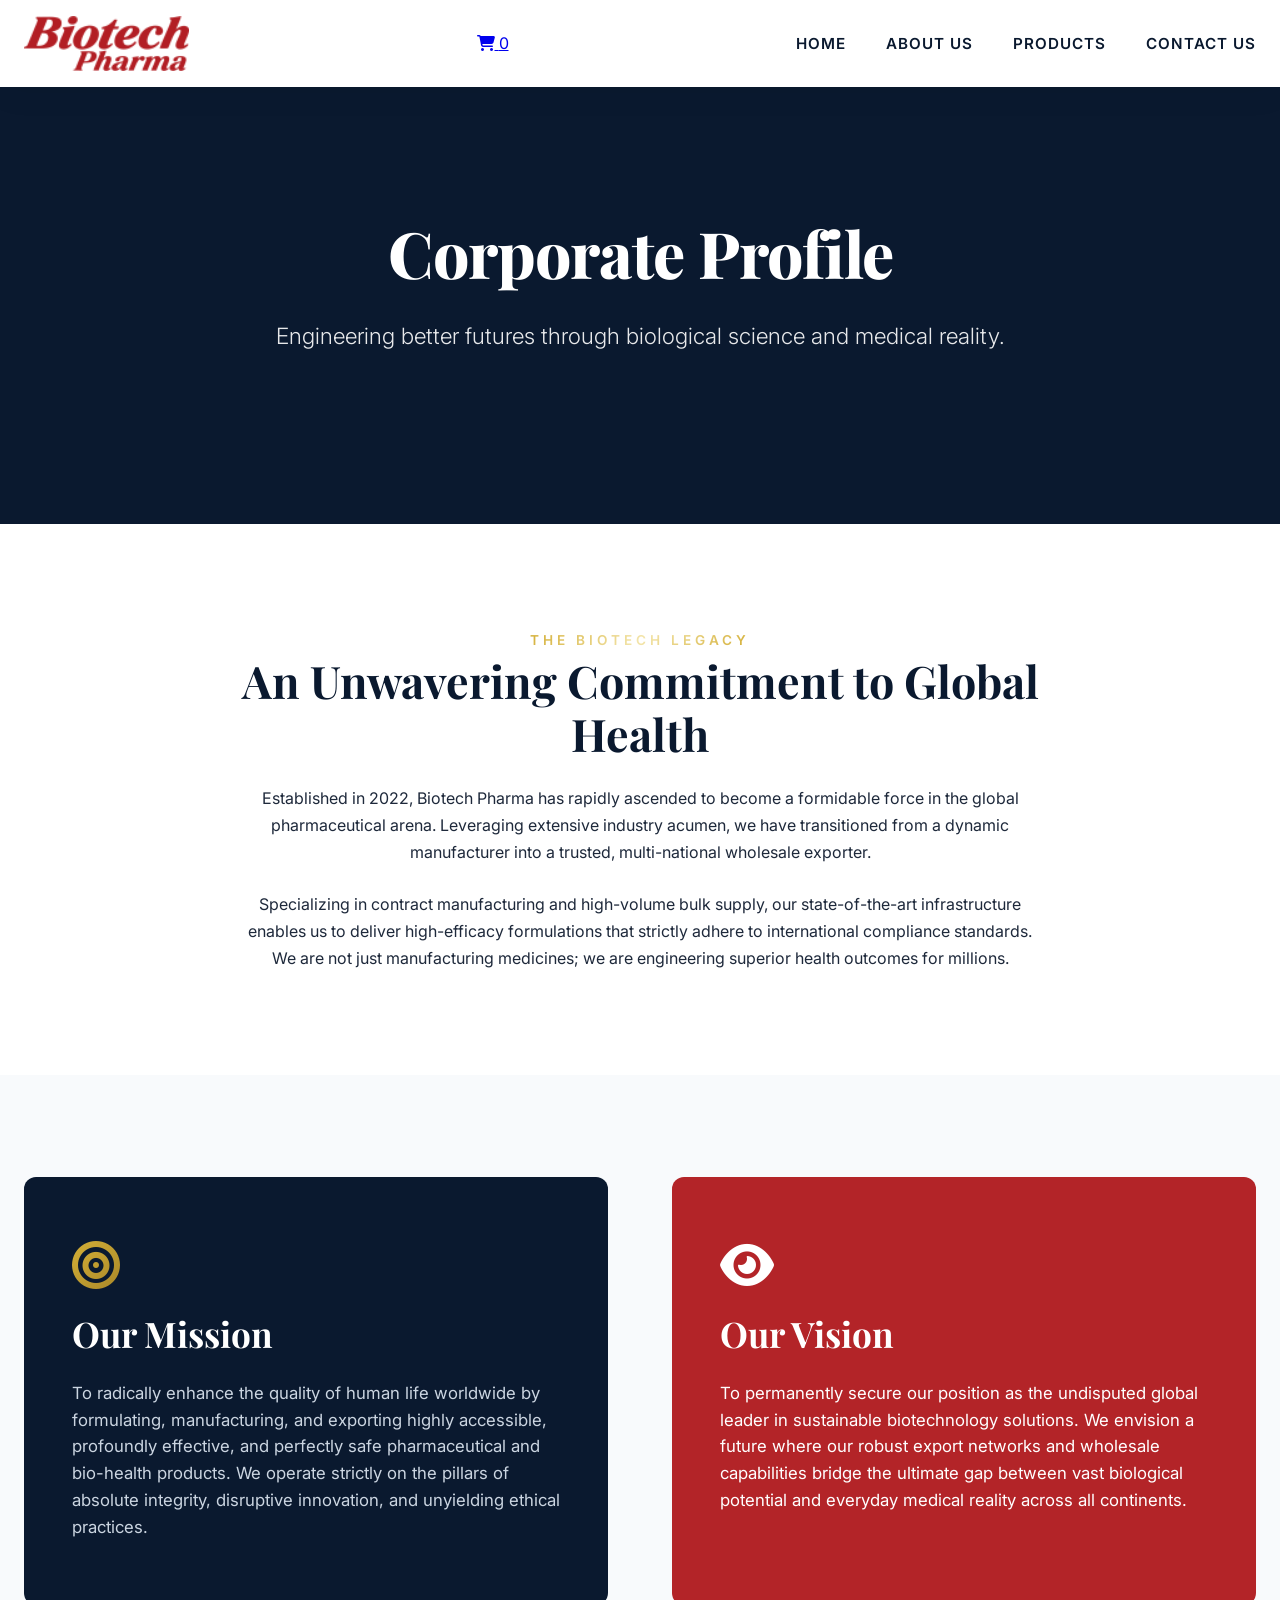
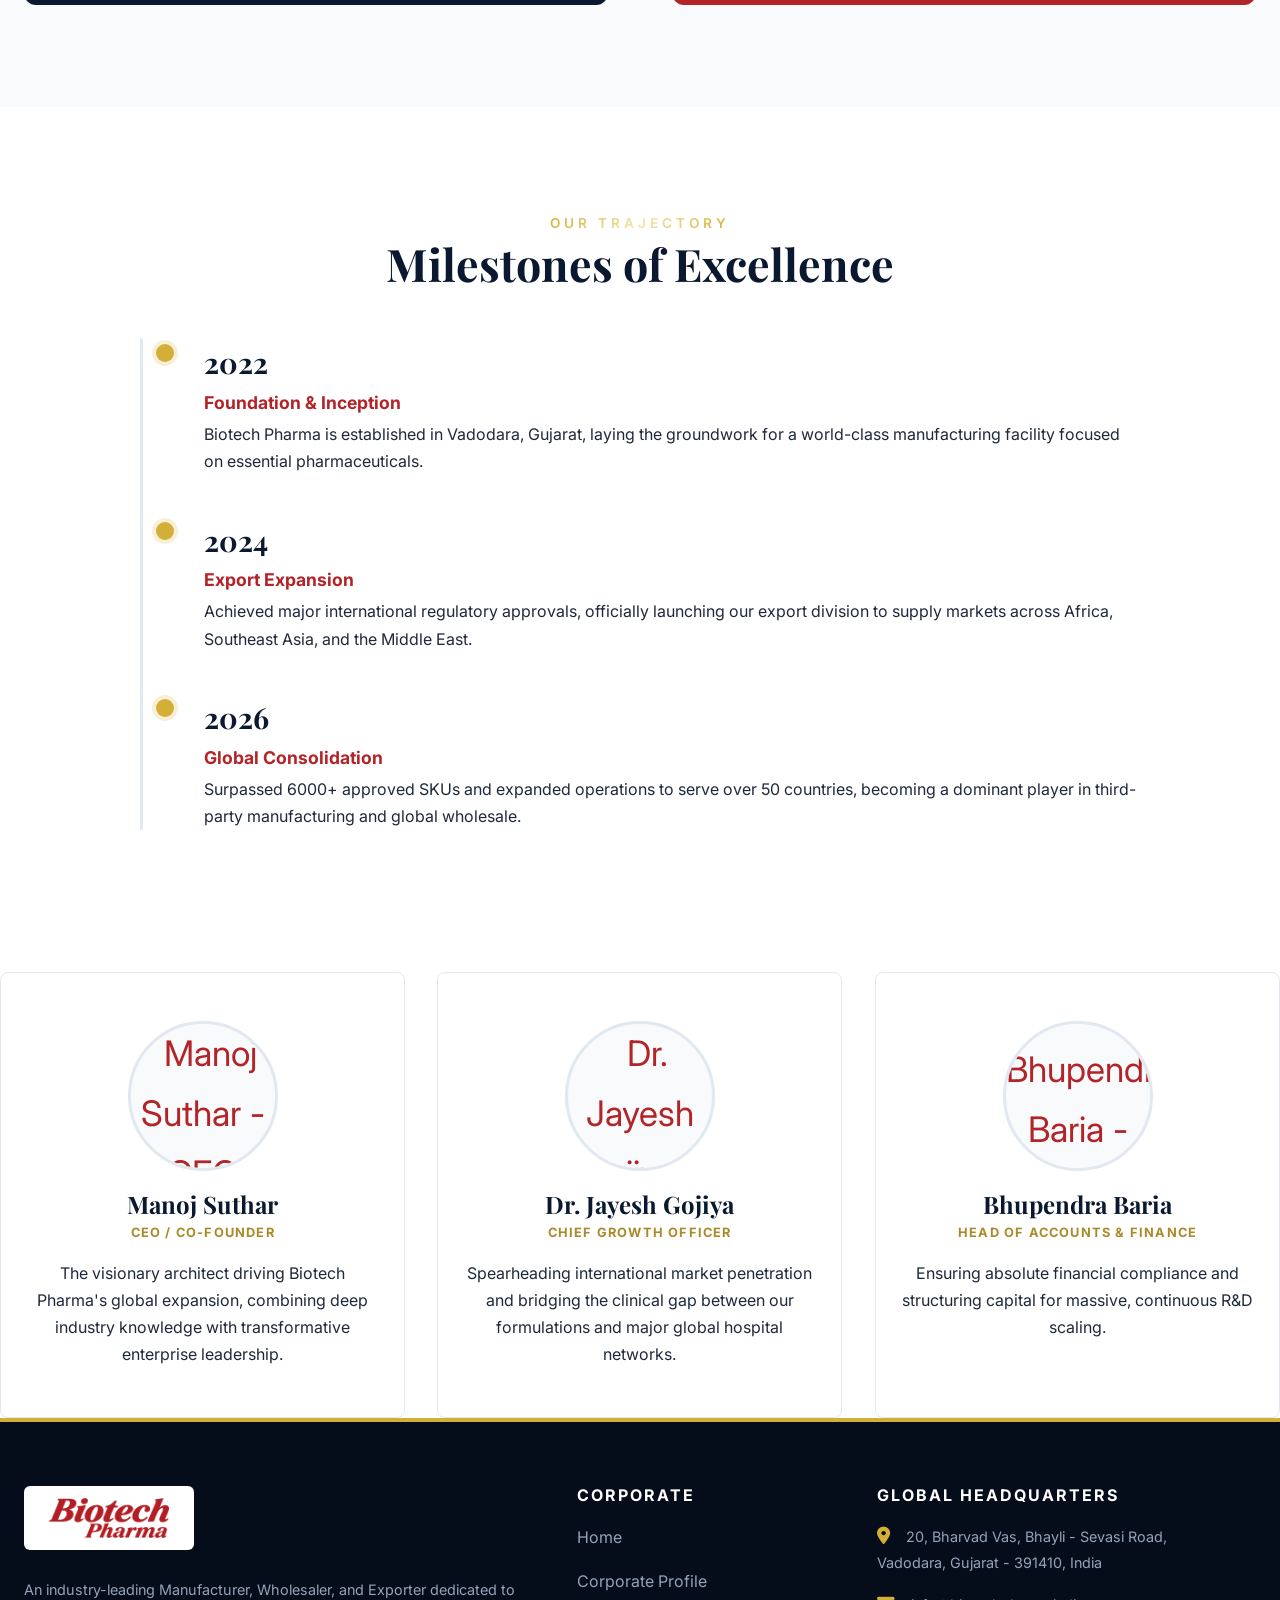
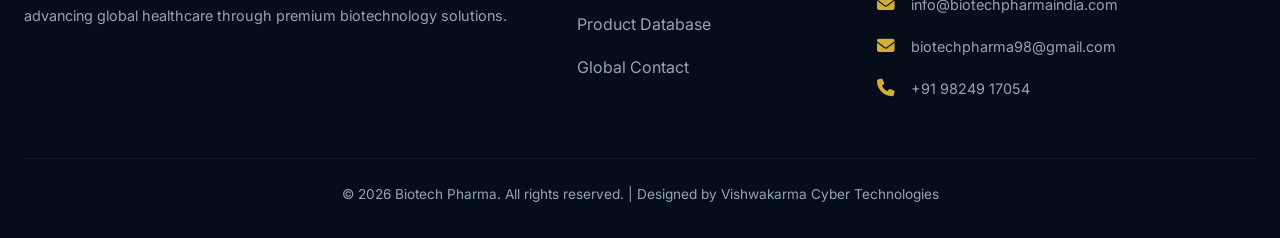
==== commit 167d1f4b: "Update about.html" ====
--- a/about.html
+++ b/about.html
@@ -10,19 +10,29 @@
 <body>
     <header id="navbar">
         <nav>
-            <a href="index.html" class="logo">
-                <img src="biotech_logo1.png" alt="Biotech Pharma Logo">
-            </a>
-            <div class="hamburger" id="mobile-menu-btn">
-                <i class="fas fa-bars"></i>
-            </div>
-            <ul class="nav-links" id="nav-links">
-                <li><a href="index.html">Home</a></li>
-                <li><a href="about.html" class="active">About Us</a></li>
-                <li><a href="products.html">Products</a></li>
-                <li><a href="contact.html">Contact Us</a></li>
-            </ul>
-        </nav>
+    <a href="index.html" class="logo">
+        <img src="biotech_logo1.png" alt="Biotech Pharma Logo">
+    </a>
+
+    <!-- નવું કન્ટેનર: કાર્ટ અને હેમબર્ગર મેનુ અહીં સાથે રહેશે -->
+    <div class="nav-right-container">
+        <a href="cart.html" class="cart-icon-nav">
+            <i class="fas fa-shopping-cart"></i>
+            <span id="cart-count">0</span> <!-- અહીં કેટલી વસ્તુ છે તે દેખાશે -->
+        </a>
+        <div class="hamburger" id="mobile-menu-btn">
+            <i class="fas fa-bars"></i>
+        </div>
+    </div>
+
+    <!-- મેનુ લિંક્સ (અહીંથી Cart કાઢી નાખ્યું છે) -->
+    <ul class="nav-links" id="nav-links">
+        <li><a href="index.html">Home</a></li>
+        <li><a href="about.html">About Us</a></li>
+        <li><a href="products.html">Products</a></li>
+        <li><a href="contact.html">Contact Us</a></li>
+    </ul>
+</nav>
     </header>
 
     <div class="page-header" style="background-image: linear-gradient(rgba(10, 25, 47, 0.85), rgba(10, 25, 47, 0.85)), url('https://images.unsplash.com/photo-1579154204601-01588f351e67?ixlib=rb-4.0.3&auto=format&fit=crop&w=1920&q=80');">
--- a/style.css
+++ b/style.css
@@ -18,6 +18,27 @@
     --shadow-soft: 0 10px 30px rgba(0,0,0,0.04);
     --shadow-strong: 0 20px 40px rgba(10, 25, 47, 0.12);
 }
+/* =========================================================================
+   PERFORMANCE & HARDWARE ACCELERATION (0 LAG)
+   ========================================================================= */
+body {
+    -webkit-font-smoothing: antialiased;
+    -moz-osx-font-smoothing: grayscale;
+    text-rendering: optimizeLegibility;
+}
+
+/* Force GPU acceleration for all animated elements */
+.marquee-row .track, 
+.slide-up, 
+.category-card, 
+.category-img-wrapper img, 
+.premium-card,
+.team-card {
+    will-change: transform;
+    backface-visibility: hidden;
+    -webkit-backface-visibility: hidden;
+    transform: translateZ(0); /* 3D hardware trigger */
+}
 
 /* CORE RESPONSIVE FIXES */
 * { margin: 0; padding: 0; box-sizing: border-box; font-family: 'Inter', sans-serif; }
@@ -82,6 +103,7 @@
 .hero, .page-header { position: relative; background-attachment: fixed; background-size: cover; background-position: center; background-repeat: no-repeat; color: white; display: flex; align-items: center; justify-content: center; }
 .hero { height: 100vh; min-height: 500px; background-image: linear-gradient(135deg, rgba(10, 25, 47, 0.9) 0%, rgba(10, 25, 47, 0.6) 100%), url('hero1.png'); }
 .page-header { background-color: var(--deep-navy); padding: 8rem 1.5rem; min-height: 400px; background-image: linear-gradient(rgba(10, 25, 47, 0.85), rgba(10, 25, 47, 0.85)), url('https://images.unsplash.com/photo-1587854692152-cbe668df9731?ixlib=rb-4.0.3&auto=format&fit=crop&w=1920&q=80'); }
+.hero .mega-title, .page-header .mega-title { color: #ffffff; }
 
 /* --- CERTIFICATIONS BAND --- */
 .certifications-band { background-color: var(--deep-navy); padding: 1rem 0; }
@@ -169,7 +191,8 @@
 .team-grid { display: grid; grid-template-columns: repeat(auto-fit, minmax(250px, 1fr)); gap: 2rem; }
 .team-card { background: var(--bg-white); padding: 3rem 1.5rem; border-radius: 8px; border: 1px solid var(--border-color); text-align: center; transition: transform var(--transition-speed); }
 .team-card:hover { transform: translateY(-5px); box-shadow: var(--shadow-strong); border-color: transparent; }
-.team-avatar { width: 90px; height: 90px; background: var(--bg-gray); border-radius: 50%; display: flex; align-items: center; justify-content: center; margin: 0 auto 1.2rem auto; font-size: 2.2rem; color: var(--primary-red); border: 3px solid var(--border-color); }
+.team-avatar { width: 150px; height: 150px; background: var(--bg-gray); border-radius: 50%; display: flex; align-items: center; justify-content: center; margin: 0 auto 1.2rem auto; font-size: 2.2rem; color: var(--primary-red); border: 3px solid var(--border-color); overflow: hidden; }
+.team-avatar img { width: 100%; height: 100%; object-fit: cover; }
 .team-card h3 { color: var(--deep-navy); margin-bottom: 0.2rem; font-size: 1.5rem;}
 .team-card .role { font-family: 'Inter', sans-serif; color: var(--premium-gold-dark); font-weight: 700; margin-bottom: 1rem; text-transform: uppercase; font-size: 0.8rem; letter-spacing: 1.2px;}
 .contact-grid { display: grid; grid-template-columns: 1fr 1.5fr; gap: clamp(2rem, 4vw, 3rem); }
@@ -178,6 +201,7 @@
 .contact-detail-row { display: flex; gap: 1.2rem; margin-bottom: 2rem; }
 .contact-detail-row i { font-size: 1.5rem; color: var(--premium-gold); margin-top: 4px; }
 .contact-detail-row p { font-family: 'Inter', sans-serif; font-size: 1rem; }
+.contact-detail-row a { text-decoration: none; }
 .hover-gold:hover { color: var(--premium-gold) !important; }
 .form-card { background: var(--bg-white); padding: clamp(2rem, 5vw, 3rem); border-radius: 12px; border: 1px solid var(--border-color); }
 .form-card h3 { font-size: clamp(1.6rem, 4vw, 2.2rem); color: var(--deep-navy); }
@@ -241,6 +265,7 @@
     .timeline-item { padding-left: 45px; }
     .timeline-item::before { left: 6px; }
 
-    .solid-overlay { position: relative; bottom: auto; left: auto; right: auto; margin-top: -30px; }
-    .content-right.image-placeholder { height: 300px; }
+    /* Fix for Solid Overlay (Snapping it to the very bottom side) */
+    .solid-overlay { position: absolute; bottom: 0; left: 0; right: 0; border-radius: 0 0 12px 12px; margin: 0; }
+    .content-right.image-placeholder { height: 300px; margin-bottom: 2rem; }
 }
